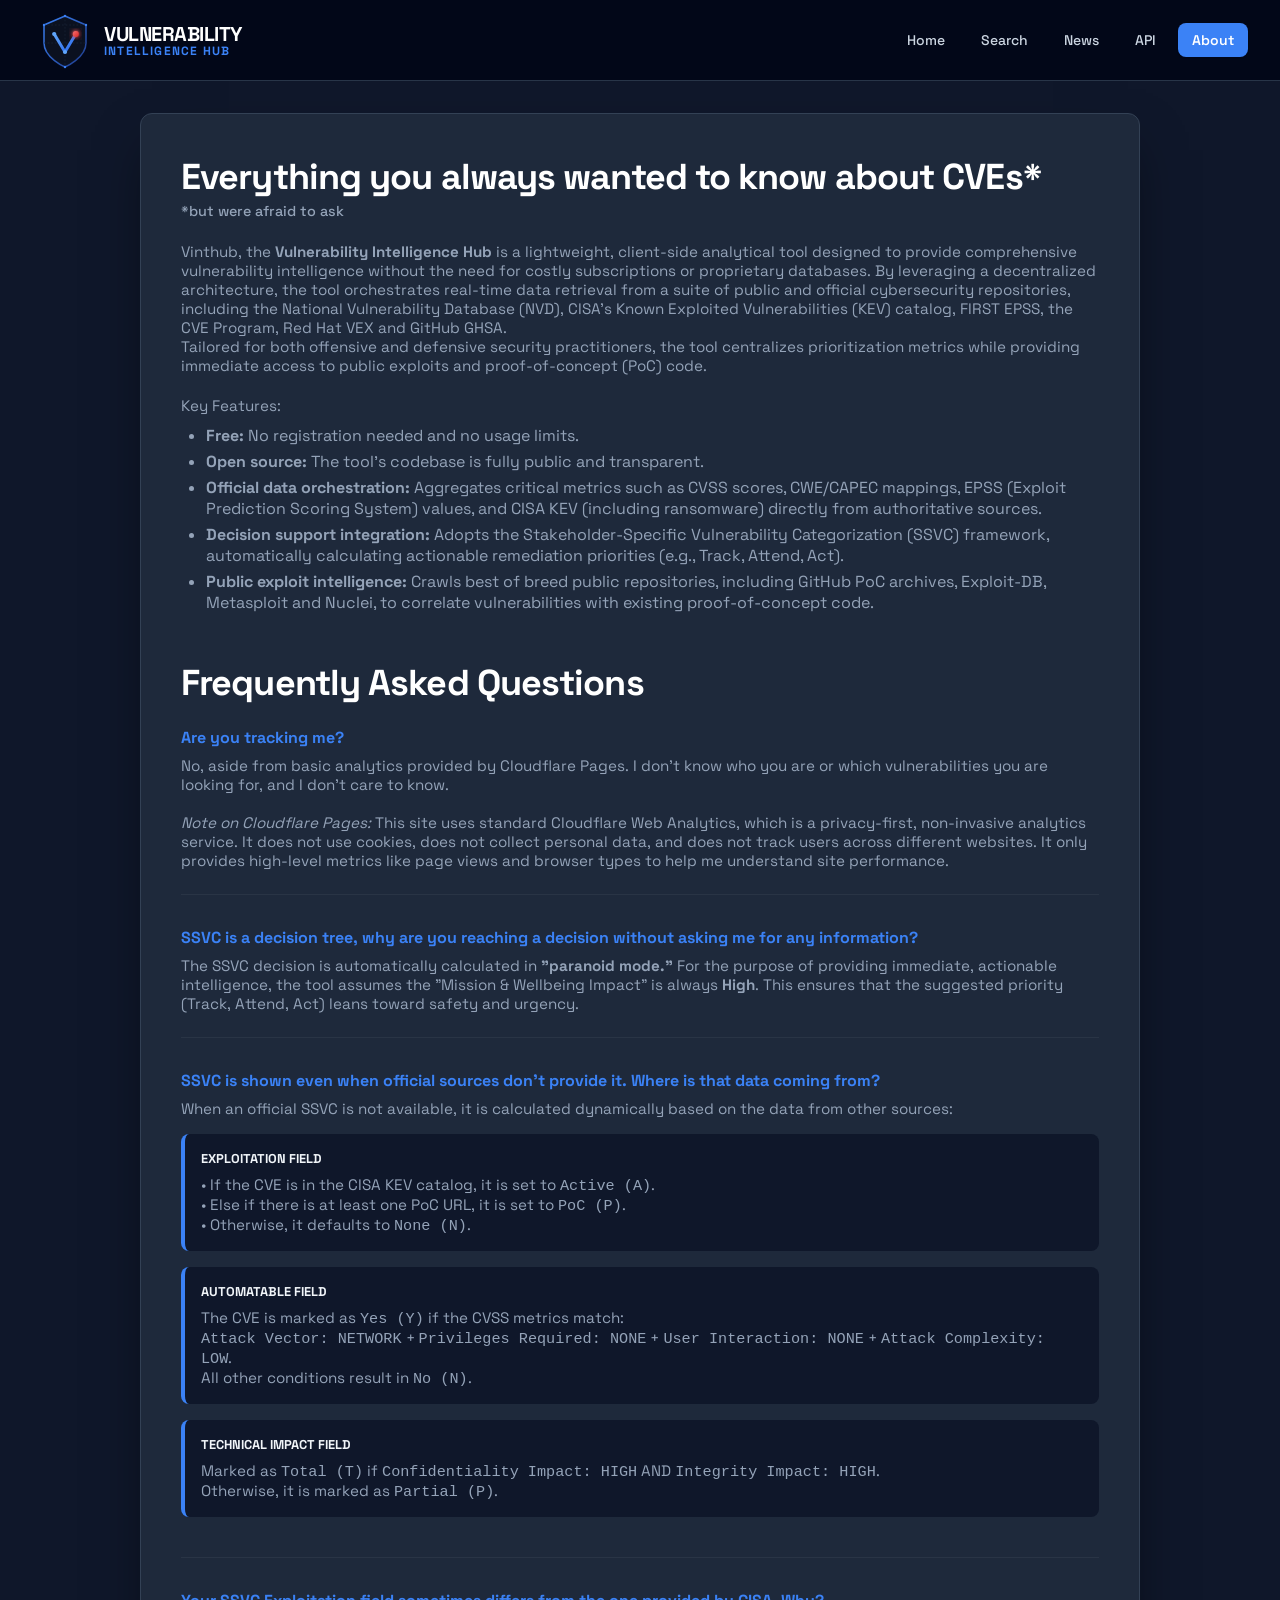
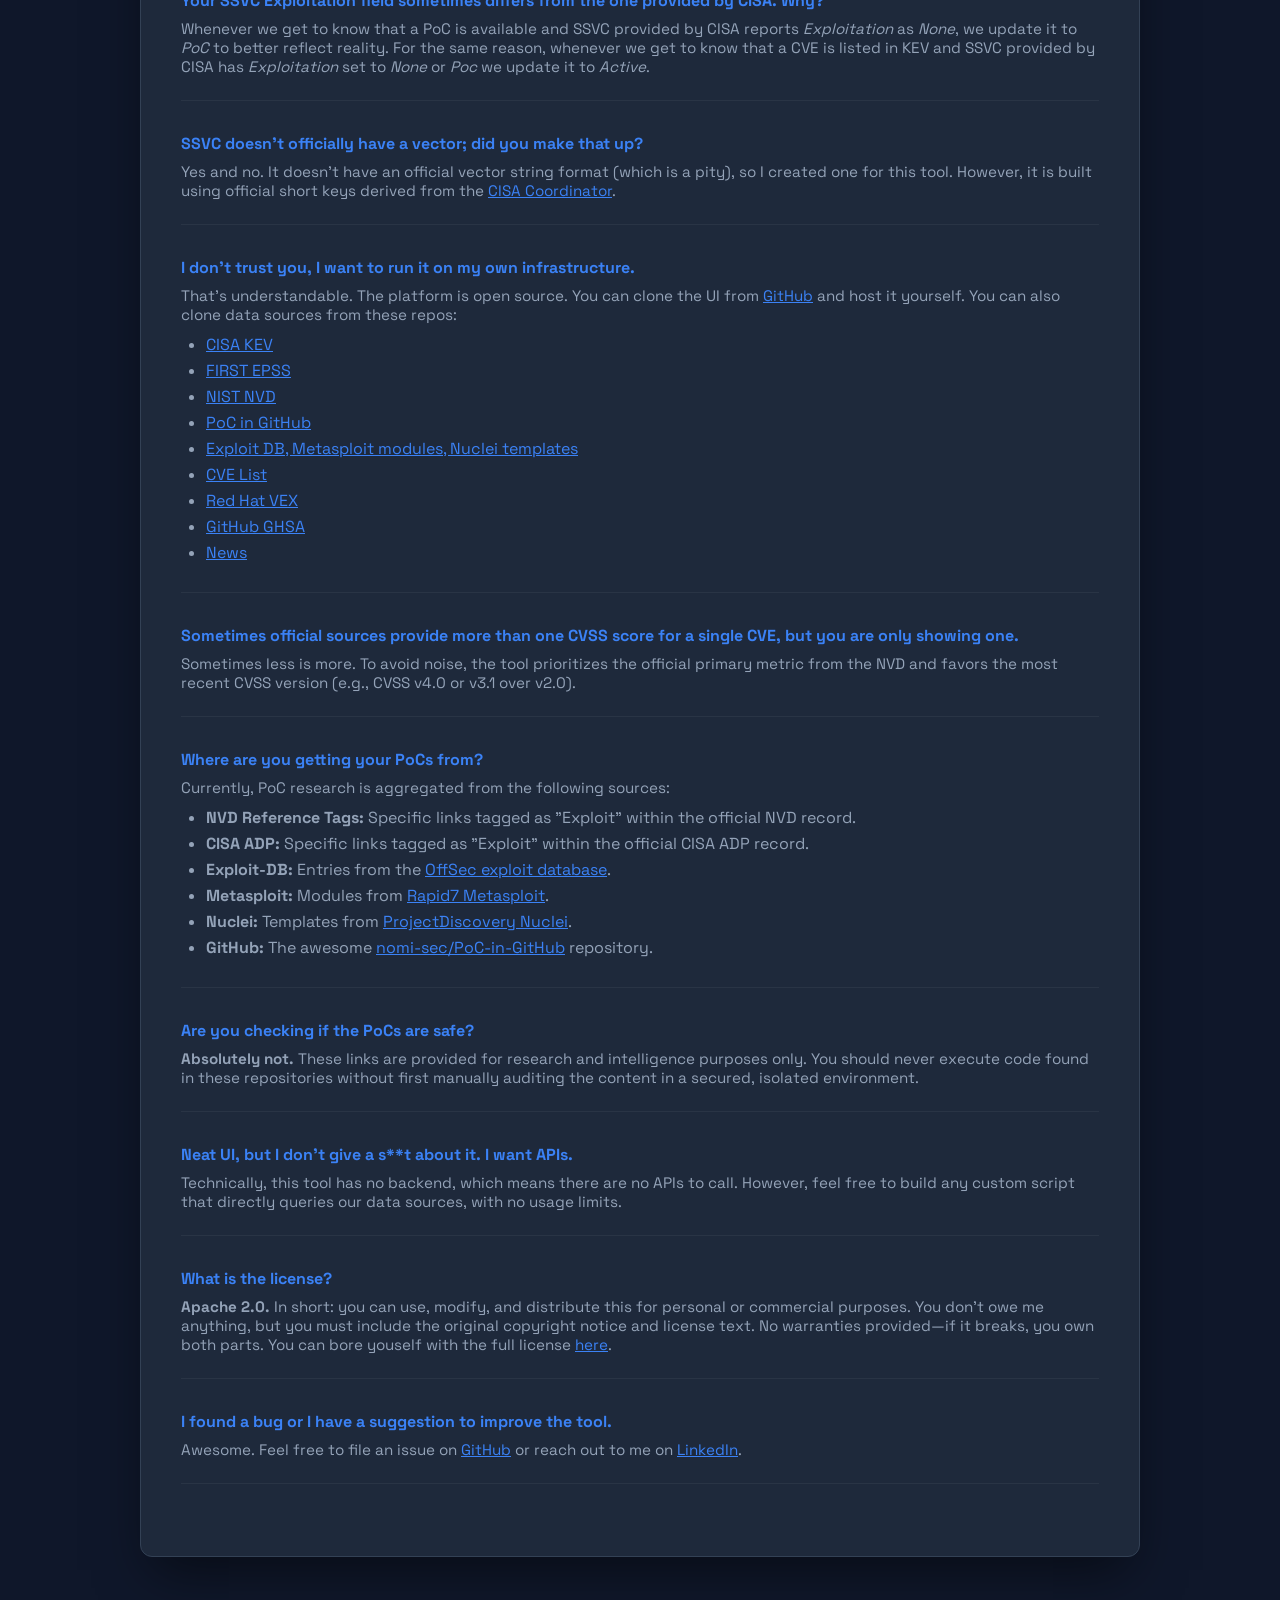
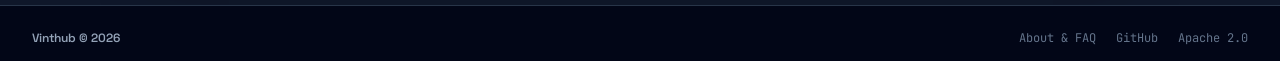
==== about.html @ 7b999d3b "Add files via upload" ====
<!DOCTYPE html>
<html lang="en">
<head>
    <meta charset="UTF-8">
    <meta name="viewport" content="width=device-width, initial-scale=1.0">
    <title>About - Vulnerability Intelligence Hub</title>
    
    <!-- Google Fonts -->
    <link rel="preconnect" href="https://fonts.googleapis.com">
    <link rel="preconnect" href="https://fonts.gstatic.com" crossorigin>
    <link href="https://fonts.googleapis.com/css2?family=Inter:wght@300;400;500;600;700&family=JetBrains+Mono:wght@400;500;600&family=Space+Grotesk:wght@400;500;600;700;800&display=swap" rel="stylesheet">
    
    <!-- External Stylesheet -->
    <link rel="stylesheet" href="style.css">
</head>
<body class="custom-scrollbar" data-page="about">

<main class="flex-grow">
    <div class="container">

        <section id="description">
            <h2 class="section-title">Everything you always wanted to know about CVEs* </h2><span class="subtitle"> *but were afraid to ask</span><br><br>
            <p class="faq-answer">
                Vinthub, the <strong>Vulnerability Intelligence Hub</strong> is a lightweight, client-side analytical tool designed to provide comprehensive vulnerability intelligence without the need for costly subscriptions or proprietary databases. By leveraging a decentralized architecture, the tool orchestrates real-time data retrieval from a suite of public and official cybersecurity repositories, including the National Vulnerability Database (NVD), CISA's Known Exploited Vulnerabilities (KEV) catalog, FIRST EPSS, the CVE Program, Red Hat VEX and GitHub GHSA.
            </p>
            <p class="faq-answer">
                Tailored for both offensive and defensive security practitioners, the tool centralizes prioritization metrics while providing immediate access to public exploits and proof-of-concept (PoC) code.
            </p><br>

            <p class="faq-answer">Key Features:</p>
            <ul class="faq-ul">
                <li class="faq-li"><strong>Free:</strong> No registration needed and no usage limits.</li>
                <li class="faq-li"><strong>Open source:</strong> The tool's codebase is fully public and transparent.</li>
                <li class="faq-li"><strong>Official data orchestration:</strong> Aggregates critical metrics such as CVSS scores, CWE/CAPEC mappings, EPSS (Exploit Prediction Scoring System) values, and CISA KEV (including ransomware) directly from authoritative sources.</li>
                <li class="faq-li"><strong>Decision support integration:</strong> Adopts the Stakeholder-Specific Vulnerability Categorization (SSVC) framework, automatically calculating actionable remediation priorities (e.g., Track, Attend, Act).</li>
                <li class="faq-li"><strong>Public exploit intelligence:</strong> Crawls best of breed public repositories, including GitHub PoC archives, Exploit-DB, Metasploit and Nuclei, to correlate vulnerabilities with existing proof-of-concept code.</li>
            </ul>
        </section>
        <br><br>

        <section id="faq">
            <h2 class="section-title">Frequently Asked Questions</h2><br>

            <div class="faq-item">
                <span class="faq-question">Are you tracking me?</span>
                <p class="faq-answer">
                    No, aside from basic analytics provided by Cloudflare Pages. I don't know who you are or which vulnerabilities you are looking for, and I don't care to know. 
                    <br><br>
                    <em>Note on Cloudflare Pages:</em> This site uses standard Cloudflare Web Analytics, which is a privacy-first, non-invasive analytics service. It does not use cookies, does not collect personal data, and does not track users across different websites. It only provides high-level metrics like page views and browser types to help me understand site performance.
                </p>
            </div>

            <div class="faq-item">
                <span class="faq-question">SSVC is a decision tree, why are you reaching a decision without asking me for any information?</span>
                <p class="faq-answer">
                    The SSVC decision is automatically calculated in <strong>"paranoid mode."</strong> For the purpose of providing immediate, actionable intelligence, the tool assumes the "Mission & Wellbeing Impact" is always <strong>High</strong>. This ensures that the suggested priority (Track, Attend, Act) leans toward safety and urgency.
                </p>
            </div>

            <div class="faq-item">
                <span class="faq-question">SSVC is shown even when official sources don't provide it. Where is that data coming from?</span>
                <p class="faq-answer">
                    When an official SSVC is not available, it is calculated dynamically based on the data from other sources:
                </p>
                
                <div class="logic-box">
                    <span class="logic-title">Exploitation Field</span>
                    <p class="faq-answer">
                        • If the CVE is in the CISA KEV catalog, it is set to <code>Active (A)</code>.<br>
                        • Else if there is at least one PoC URL, it is set to <code>PoC (P)</code>.<br>
                        • Otherwise, it defaults to <code>None (N)</code>.
                    </p>
                </div>

                <div class="logic-box">
                    <span class="logic-title">Automatable Field</span>
                    <p class="faq-answer">
                        The CVE is marked as <code>Yes (Y)</code> if the CVSS metrics match:<br>
                        <code>Attack Vector: NETWORK</code> + <code>Privileges Required: NONE</code> + <code>User Interaction: NONE</code> + <code>Attack Complexity: LOW</code>.<br>
                        All other conditions result in <code>No (N)</code>.
                    </p>
                </div>

                <div class="logic-box">
                    <span class="logic-title">Technical Impact Field</span>
                    <p class="faq-answer">
                        Marked as <code>Total (T)</code> if <code>Confidentiality Impact: HIGH</code> AND <code>Integrity Impact: HIGH</code>.<br>
                        Otherwise, it is marked as <code>Partial (P)</code>.
                    </p>
                </div>
            </div>

            <div class="faq-item">
                <span class="faq-question">Your SSVC Exploitation field sometimes differs from the one provided by CISA. Why?</span>
                <p class="faq-answer">
                    Whenever we get to know that a PoC is available and SSVC provided by CISA reports <i>Exploitation</i> as <i>None</i>, we update it to <i>PoC</i> to better reflect reality. For the same reason, whenever we get to know that a CVE is listed in KEV and SSVC provided by CISA has <i>Exploitation</i> set to <i>None</i> or <i>Poc</i> we update it to <i>Active</i>.
                </p>
            </div>

            <div class="faq-item">
                <span class="faq-question">SSVC doesn't officially have a vector; did you make that up?</span>
                <p class="faq-answer">
                    Yes and no. It doesn't have an official vector string format (which is a pity), so I created one for this tool. However, it is built using official short keys derived from the <a href="https://github.com/CERTCC/SSVC/blob/main/docs/ssvc-calc/CISA-Coordinator.json" target="_blank" style="color:var(--accent)">CISA Coordinator</a>.
                </p>
            </div>

            <div class="faq-item">
                <span class="faq-question">I don't trust you, I want to run it on my own infrastructure.</span>
                <p class="faq-answer">
                    That's understandable. The platform is open source. You can clone the UI from <a href="https://github.com/lucacapacci/Vulnerability-Intelligence-Hub/" target="_blank" style="color:var(--accent)">GitHub</a> and host it yourself. You can also clone data sources from these repos: 
                    <ul class="faq-ul">
                        <li class="faq-li"><a href="https://github.com/lucacapacci/cisa_kev" target="_blank" style="color:var(--accent)">CISA KEV</a></li>
                        <li class="faq-li"><a href="https://github.com/lucacapacci/epss" target="_blank" style="color:var(--accent)">FIRST EPSS</a></li>
                        <li class="faq-li"><a href="https://github.com/lucacapacci/nvd" target="_blank" style="color:var(--accent)">NIST NVD</a></li>
                        <li class="faq-li"><a href="https://github.com/lucacapacci/PoC-in-GitHub" target="_blank" style="color:var(--accent)">PoC in GitHub</a></li>
                        <li class="faq-li"><a href="https://github.com/lucacapacci/pocs" target="_blank" style="color:var(--accent)">Exploit DB, Metasploit modules, Nuclei templates</a></li>
                        <li class="faq-li"><a href="https://github.com/lucacapacci/cvelistV5" target="_blank" style="color:var(--accent)">CVE List</a></li>
                        <li class="faq-li"><a href="https://github.com/lucacapacci/redhat_vex_feed" target="_blank" style="color:var(--accent)">Red Hat VEX</a></li>
                        <li class="faq-li"><a href="https://github.com/lucacapacci/ghsa_cve" target="_blank" style="color:var(--accent)">GitHub GHSA</a></li>
                        <li class="faq-li"><a href="https://github.com/lucacapacci/cve_news" target="_blank" style="color:var(--accent)">News</a></li>
                    </ul>
                </p>
            </div>

            <div class="faq-item">
                <span class="faq-question">Sometimes official sources provide more than one CVSS score for a single CVE, but you are only showing one.</span>
                <p class="faq-answer">
                    Sometimes less is more. To avoid noise, the tool prioritizes the official primary metric from the NVD and favors the most recent CVSS version (e.g., CVSS v4.0 or v3.1 over v2.0).
                </p>
            </div>

            <div class="faq-item">
                <span class="faq-question">Where are you getting your PoCs from?</span>
                <p class="faq-answer">
                    Currently, PoC research is aggregated from the following sources:
                    <ul class="faq-ul">
                    <li class="faq-li"><strong>NVD Reference Tags:</strong> Specific links tagged as "Exploit" within the official NVD record.</li>
                    <li class="faq-li"><strong>CISA ADP:</strong> Specific links tagged as "Exploit" within the official CISA ADP record.</li>
                    <li class="faq-li"><strong>Exploit-DB:</strong> Entries from the <a href="https://www.exploit-db.com/" target="_blank" style="color:var(--accent)">OffSec exploit database</a>.</li>
                    <li class="faq-li"><strong>Metasploit:</strong> Modules from <a href="https://docs.metasploit.com/docs/modules.html" target="_blank" style="color:var(--accent)">Rapid7 Metasploit</a>.</li>
                    <li class="faq-li"><strong>Nuclei:</strong> Templates from <a href="https://github.com/projectdiscovery/nuclei-templates" target="_blank" style="color:var(--accent)">ProjectDiscovery Nuclei</a>.</li>
                    <li class="faq-li"><strong>GitHub:</strong> The awesome <a href="https://github.com/nomi-sec/PoC-in-GitHub" target="_blank" style="color:var(--accent)">nomi-sec/PoC-in-GitHub</a> repository.</li>
                </ul>
                </p>
            </div>

            <div class="faq-item">
                <span class="faq-question">Are you checking if the PoCs are safe?</span>
                <p class="faq-answer">
                    <strong>Absolutely not.</strong> These links are provided for research and intelligence purposes only. You should never execute code found in these repositories without first manually auditing the content in a secured, isolated environment.
                </p>
            </div>

            <div class="faq-item">
                <span class="faq-question">Neat UI, but I don't give a s**t about it. I want APIs.</span>
                <p class="faq-answer">
                     Technically, this tool has no backend, which means there are no APIs to call. However, feel free to build any custom script that directly queries our data sources, with no usage limits.
                </p>
            </div>

            <div class="faq-item">
                <span class="faq-question">What is the license?</span>
                <p class="faq-answer">
                    <strong>Apache 2.0.</strong> In short: you can use, modify, and distribute this for personal or commercial purposes. You don't owe me anything, but you must include the original copyright notice and license text. No warranties provided—if it breaks, you own both parts. You can bore youself with the full license <a href="https://github.com/lucacapacci/Vulnerability-Intelligence-Hub/blob/main/LICENSE" target="_blank" style="color:var(--accent)">here</a>.
                </p>
            </div>

            <div class="faq-item">
                <span class="faq-question">I found a bug or I have a suggestion to improve the tool.</span>
                <p class="faq-answer">
                    Awesome. Feel free to file an issue on <a href="https://github.com/lucacapacci/Vulnerability-Intelligence-Hub/issues" target="_blank" style="color:var(--accent)">GitHub</a> or reach out to me on <a href="https://www.linkedin.com/in/lucacapacci/" target="_blank" style="color:var(--accent)">LinkedIn</a>.
                </p>
            </div>

        </section>
    </div>
</main>

<!-- DYNAMIC FOOTER CONTAINER -->
<div id="footer-container"></div>

<!-- External Script -->
<script src="script.js"></script>
</body>
</html>
---- style.css ----
:root {
    --brand-main: #0f172a;
    --brand-header: #020617;
    --brand-card: #1e293b;
    --brand-card-hover: #24334a;
    --brand-input: #334155;
    --brand-border: #334155;
    --brand-accent: #3b82f6;
    --brand-accent-hover: #2563eb;
    --brand-purple: #8b5cf6;
    --brand-green: #10b981;
    --brand-green-dark: #059669;
    --brand-critical: #450a0a;
    --brand-high: #dc2626;
    --brand-medium: #f97316;
    --brand-low: #eab308;
    --brand-none: #38bdf8;
    
    --accent: var(--brand-accent);
    --text-muted: #94a3b8;
}

* {
    box-sizing: border-box;
    margin: 0;
    padding: 0;
}

body {
    background-color: var(--brand-main);
    color: #f1f5f9;
    font-family: 'Space Grotesk', system-ui, -apple-system, sans-serif;
    min-height: 100vh;
    display: flex;
    flex-direction: column;
    -webkit-font-smoothing: antialiased;
}

::selection {
    background-color: var(--brand-accent);
    color: #ffffff;
}

/* Scrollbar */
.custom-scrollbar::-webkit-scrollbar {
    width: 6px;
    height: 6px;
}
.custom-scrollbar::-webkit-scrollbar-track {
    background: var(--brand-main);
}
.custom-scrollbar::-webkit-scrollbar-thumb {
    background: var(--brand-border);
    border-radius: 4px;
}
.custom-scrollbar::-webkit-scrollbar-thumb:hover {
    background: #475569;
}

/* Glow effects */
.glow-accent {
    box-shadow: 0 0 25px -5px rgba(59, 130, 246, 0.25);
}
.glow-critical {
    box-shadow: 0 0 25px -5px rgba(220, 38, 38, 0.35);
}

/* Header */
header {
    position: sticky;
    top: 0;
    z-index: 50;
    background-color: rgba(2, 6, 23, 0.9);
    border-bottom: 1px solid rgba(51, 65, 85, 0.8);
    backdrop-filter: blur(12px);
}
.header-inner {
    max-width: 80rem;
    margin: 0 auto;
    padding: 0 1rem;
    height: 5rem;
    display: flex;
    align-items: center;
    justify-content: space-between;
}
@media (min-width: 640px) {
    .header-inner { padding: 0 1.5rem; }
}
@media (min-width: 1024px) {
    .header-inner { padding: 0 2rem; }
}

.brand-logo {
    display: flex;
    align-items: center;
    gap: 0.75rem;
    text-decoration: none;
    outline: none;
    transition: transform 0.2s ease, filter 0.2s ease;
}
.brand-logo:hover {
    transform: translateY(-1px);
    filter: brightness(1.15);
}
.brand-logo img {
    height: 60px;
    width: auto;
}
.brand-title-group {
    display: flex;
    flex-direction: column;
}
.brand-title {
    font-weight: 800;
    font-size: 1rem;
    letter-spacing: -0.025em;
    color: #ffffff;
    transition: color 0.2s;
}
@media (min-width: 640px) {
    .brand-title { font-size: 1.25rem; }
}
.brand-subtitle {
    font-size: 0.75rem;
    letter-spacing: 0.1em;
    color: var(--brand-accent);
    text-transform: uppercase;
    font-weight: 700;
    margin-top: -0.25rem;
}

nav.main-nav {
    display: flex;
    align-items: center;
    gap: 0.5rem;
}
.nav-link {
    padding: 0.5rem 0.875rem;
    border-radius: 0.5rem;
    font-size: 0.875rem;
    font-weight: 500;
    color: #cbd5e1;
    text-decoration: none;
    transition: all 0.2s;
}
.nav-link:hover {
    color: #ffffff;
    background-color: rgba(51, 65, 85, 0.6);
}
.nav-link.active-nav {
    background-color: var(--brand-accent);
    color: #ffffff;
    font-weight: 600;
    box-shadow: 0 1px 2px 0 rgba(0, 0, 0, 0.05);
}

.tag-new {
    display: inline-flex;
    align-items: center;
    padding: 0.125rem 0.375rem;
    border-radius: 0.25rem;
    font-size: 10px;
    font-weight: 700;
    background-color: rgba(16, 185, 129, 0.2);
    color: #34d399;
    border: 1px solid rgba(16, 185, 129, 0.3);
    margin-left: 0.375rem;
}

/* Main Sections */
main { flex-grow: 1; }

.hero-section {
    position: relative;
    padding-top: 3rem;
    padding-bottom: 4rem;
    padding-left: 1rem;
    padding-right: 1rem;
    max-width: 80rem;
    margin: 0 auto;
}
@media (min-width: 640px) {
    .hero-section { padding-left: 1.5rem; padding-right: 1.5rem; }
}
@media (min-width: 1024px) {
    .hero-section { padding-left: 2rem; padding-right: 2rem; }
}

.hero-glow {
    position: absolute;
    top: 25%;
    left: 50%;
    transform: translate(-50%, -50%);
    width: 24rem;
    height: 24rem;
    background-color: rgba(37, 99, 235, 0.1);
    border-radius: 9999px;
    filter: blur(48px);
    pointer-events: none;
}

.hero-content {
    text-align: center;
    max-width: 56rem;
    margin: 0 auto;
}
.hero-content > * + * {
    margin-top: 1.5rem;
}

h1 {
    font-size: 1.875rem;
    font-weight: 800;
    letter-spacing: -0.025em;
    color: #ffffff;
    line-height: 1.25;
}
@media (min-width: 640px) {
    h1 { font-size: 3rem; }
}
@media (min-width: 1024px) {
    h1 { font-size: 3.75rem; }
}

.gradient-text {
    background: linear-gradient(to right, #60a5fa, #818cf8, #c084fc);
    -webkit-background-clip: text;
    -webkit-text-fill-color: transparent;
}

.hero-subtitle {
    font-size: 1rem;
    color: #cbd5e1;
    line-height: 1.625;
    max-width: 48rem;
    margin: 0 auto;
}
@media (min-width: 640px) {
    .hero-subtitle { font-size: 1.125rem; }
}

/* Home Search Box Styles */
.search-section-wrap {
    padding-top: 1rem;
    max-width: 48rem;
    margin: 0 auto;
    text-align: left;
}
.search-card {
    background-color: var(--brand-card);
    padding: 0.75rem;
    border-radius: 1rem;
    border: 1px solid rgba(51, 65, 85, 0.9);
    box-shadow: 0 25px 50px -12px rgba(0, 0, 0, 0.25);
}
@media (min-width: 640px) {
    .search-card { padding: 1rem; }
}
.search-card > * + * {
    margin-top: 0.75rem;
}

.search-label {
    display: block;
    font-size: 0.75rem;
    font-family: 'JetBrains Mono', monospace;
    font-weight: 600;
    text-transform: uppercase;
    letter-spacing: 0.05em;
    color: #94a3b8;
    padding: 0 0.25rem;
}

.search-flex {
    display: flex;
    flex-direction: column;
    gap: 0.5rem;
    align-items: stretch;
}
@media (min-width: 640px) {
    .search-flex { 
        flex-direction: row; 
        align-items: center; 
    }
}

.input-wrapper {
    position: relative;
    flex-grow: 1;
}
.cve-input {
    width: 100%;
    background-color: rgba(15, 23, 42, 0.9);
    border: 1px solid rgba(51, 65, 85, 0.8);
    border-radius: 0.75rem;
    padding: 0.75rem 2.75rem 0.75rem 1rem;
    font-size: 0.875rem;
    color: #ffffff;
    font-family: 'JetBrains Mono', monospace;
    outline: none;
    transition: all 0.2s;
}
.cve-input::placeholder {
    color: #64748b;
}
.cve-input:focus {
    box-shadow: 0 0 0 2px var(--brand-accent);
    border-color: transparent;
}

.clear-btn {
    position: absolute;
    right: 0.75rem;
    top: 50%;
    transform: translateY(-50%);
    background: none;
    border: none;
    color: #64748b;
    cursor: pointer;
    font-size: 0.75rem;
    padding: 0.25rem;
    z-index: 10;
}
.clear-btn:hover {
    color: #cbd5e1;
}

.run-btn {
    padding: 0.75rem 1.5rem;
    border-radius: 0.75rem;
    background-color: var(--brand-accent);
    color: #ffffff;
    font-weight: 600;
    font-size: 0.875rem;
    border: none;
    cursor: pointer;
    box-shadow: 0 10px 15px -3px rgba(59, 130, 246, 0.25);
    display: flex;
    align-items: center;
    justify-content: center;
    gap: 0.5rem;
    transition: all 0.2s;
    flex-shrink: 0;
}
.run-btn:hover {
    background-color: var(--brand-accent-hover);
}
.run-btn:active {
    transform: scale(0.95);
}
.run-btn svg {
    width: 1rem;
    height: 1rem;
}

.container { 
    max-width: 1000px; 
    margin: 2rem auto; 
    background: var(--brand-card); 
    padding: 2.5rem; 
    border-radius: 12px; 
    box-shadow: 0 25px 50px -12px rgba(0,0,0,0.5); 
    margin-bottom: 3rem;
    border: 1px solid var(--brand-border);
}

.search-container { 
    max-width: 98%; 
    margin: 2rem auto; 
    background: var(--brand-card); 
    padding: 1.5rem; 
    border-radius: 1rem; 
    box-shadow: 0 25px 50px -12px rgba(0,0,0,0.5); 
    border: 1px solid var(--brand-border);
    overflow-x: hidden; 
}

.container textarea { 
    width: 100%; 
    height: 90px; 
    padding: 1rem; 
    background: var(--brand-input);
    border: 1px solid var(--brand-border);
    border-radius: 0.75rem; 
    font-family: 'JetBrains Mono', monospace; 
    color: #ffffff;
    box-sizing: border-box; 
    margin-bottom: 1.5rem; 
    transition: border-color 0.2s; 
    font-size: 0.875rem; 
}
.container textarea:focus { outline: none; border-color: var(--brand-accent); }

.toolbar { 
    display: flex; 
    gap: 12px; 
    margin-bottom: 1.5rem; 
    align-items: center; 
    flex-wrap: wrap; 
    background: var(--brand-main); 
    padding: 1rem; 
    border-radius: 0.75rem; 
    border: 1px solid var(--brand-border);
}

.filter-box { 
    padding: 0.6rem 1rem; 
    background: var(--brand-input);
    border: 1px solid var(--brand-border);
    border-radius: 0.5rem; 
    flex-grow: 1; 
    font-size: 0.875rem; 
    color: white;
}
.filter-box:focus { outline: none; border-color: var(--brand-accent); }

.toolbar button { 
    padding: 0.7rem 1.4rem; 
    border-radius: 0.5rem; 
    border: none; 
    font-weight: 700; 
    cursor: pointer; 
    transition: all 0.2s; 
    font-size: 0.85rem; 
    text-transform: uppercase; 
    letter-spacing: 0.025em; 
    font-family: 'Space Grotesk', system-ui, sans-serif;
}
.btn-primary { background: var(--brand-accent); color: white; }
.btn-export { background: var(--brand-green-dark); color: white; }
.btn-link { background: var(--brand-purple); color: white; }
.toolbar button:hover { filter: brightness(1.2); transform: translateY(-1px); }

.btn-action { 
    font-size: 10px; 
    padding: 5px 8px; 
    text-decoration: none; 
    display: inline-block; 
    border-radius: 4px; 
    font-weight: 700; 
    margin-right: 4px; 
    margin-bottom: 4px; 
    transition: all 0.2s; 
    border: 1px solid rgba(255,255,255,0.1);
    white-space: nowrap; 
    color: white;
}
.btn-nvd { background: #475569; color: white; }
.btn-cve { background: #312e81; color: #c7d2fe; }
.btn-kev-link { background: #7f1d1d; color: #fecaca; }
.btn-action:hover { transform: translateY(-2px); box-shadow: 0 4px 6px rgba(0,0,0,0.3); }

.no-break { word-break: normal; overflow-wrap: normal; hyphens: none; }

table { 
    width: 100%; 
    border-collapse: collapse; 
    table-layout: fixed; 
}
th { 
    background: var(--brand-main); 
    text-align: left; 
    padding: 12px 10px; 
    font-size: 0.7rem; 
    cursor: pointer; 
    border-bottom: 2px solid var(--brand-border); 
    user-select: none; 
    color: #94a3b8; 
    text-transform: uppercase; 
    letter-spacing: 0.05em; 
}
th:hover { color: var(--brand-accent); }
td { 
    padding: 12px 10px; 
    font-size: 0.8rem; 
    border-bottom: 1px solid var(--brand-border); 
    vertical-align: top; 
    color: #f1f5f9;
    word-break: break-all;
    white-space: normal;
    overflow-wrap: break-word;
}
tr:hover { background-color: var(--brand-card); }

.badge { padding: 4px 8px; border-radius: 4px; font-weight: 800; font-size: 0.65rem; color: #fff; text-transform: uppercase; display: inline-block; white-space: nowrap; }
.sev-CRITICAL { background: var(--brand-critical); color: #FFF; }
.sev-HIGH { background: var(--brand-high); color: #FFF; }
.sev-MEDIUM { background: var(--brand-medium); color: #FFF; }
.sev-LOW { background: var(--brand-low); }
.sev-N\/A, .sev-UNKNOWN, .sev-UNDEFINED { background: var(--brand-none); }

.ssvc-T { background: var(--brand-low);}
.ssvc-R { background: var(--brand-medium); }
.ssvc-A { background: var(--brand-high); }
.ssvc-C { background: var(--brand-critical); }

.kev-warning { color: #fecaca; font-weight: 800; background: #7f1d1d; padding: 2px 6px; border-radius: 4px; border: 1px solid #991b1b; font-size: 10px; white-space: nowrap; display: block; margin-bottom: 4px; width: fit-content; }
.ransom-badge { color: #fff; font-weight: 800; background: #450a0a; padding: 2px 6px; border-radius: 4px; border: 1px solid #7f1d1d; font-size: 9px; white-space: nowrap; display: block; width: fit-content; letter-spacing: 0.05em; }

.poc-btn { 
    display: inline-flex; 
    align-items: center; 
    justify-content: center; 
    background: #4c0519; 
    color: #fda4af; 
    border: 1px solid #881337; 
    padding: 3px 6px; 
    border-radius: 4px; 
    text-decoration: none; 
    font-size: 10px; 
    font-weight: 700; 
    margin: 0 2px 2px 0; 
    white-space: nowrap;
}
.poc-btn:hover { background: #881337; color: white; }

.vector-cell { font-family: 'JetBrains Mono', monospace; font-size: 9px; color: #94a3b8; line-height: 1.3; }

.cwe-link, .capec-link { 
    font-family: 'JetBrains Mono', monospace; 
    font-size: 0.75rem; 
    color: #a5b4fc; 
    text-decoration: none; 
    font-weight: 600;
}
.cwe-link:hover, .capec-link:hover { text-decoration: underline; color: var(--brand-accent); }

/* Modal Styles */
.modal {
    display: none; 
    position: fixed; 
    z-index: 2000; 
    left: 0; top: 0; width: 100%; height: 100%; 
    background-color: rgba(0,0,0,0.8);
    backdrop-filter: blur(4px);
}
.modal-content {
    background-color: var(--brand-card);
    margin: 10% auto;
    padding: 20px;
    border: 1px solid var(--brand-border);
    width: 50%;
    border-radius: 1rem;
    box-shadow: 0 25px 50px -12px rgba(0,0,0,0.5);
}
.modal-header {
    display: flex;
    justify-content: space-between;
    align-items: center;
    border-bottom: 1px solid var(--brand-border);
    padding-bottom: 10px;
    margin-bottom: 20px;
}
.modal-header h2 { margin: 0; font-size: 1.2rem; color: var(--brand-accent); }
.close-modal { color: #94a3b8; font-size: 28px; font-weight: bold; cursor: pointer; }
.close-modal:hover { color: white; }
.modal-body { display: flex; flex-wrap: wrap; gap: 8px; max-height: 60vh; overflow-y: auto; }

.products-cell { position: relative; }
.products-text.truncated {
    display: -webkit-box;
    -webkit-line-clamp: 5;
    -webkit-box-orient: vertical;
    overflow: hidden;
}
.toggle-products {
    color: var(--brand-accent);
    cursor: pointer;
    font-size: 0.7rem;
    font-weight: 700;
    text-transform: uppercase;
    display: block;
    margin-top: 4px;
}
.toggle-products:hover { text-decoration: underline; }

/* Sections & Grids */
.features-section {
    padding: 4rem 0;
    background-color: rgba(15, 23, 42, 0.6);
    border-top: 1px solid rgba(51, 65, 85, 0.8);
    border-bottom: 1px solid rgba(51, 65, 85, 0.8);
}
.section-container {
    max-width: 80rem;
    margin: 0 auto;
    padding: 0 1rem;
}
@media (min-width: 640px) {
    .section-container { padding: 0 1.5rem; }
}
@media (min-width: 1024px) {
    .section-container { padding: 0 2rem; }
}
.section-container > * + * {
    margin-top: 3rem;
}

.section-header-center {
    text-align: center;
    max-width: 48rem;
    margin: 0 auto;
}
.section-header-center > * + * {
    margin-top: 0.75rem;
}

.pill-badge {
    display: inline-flex;
    align-items: center;
    gap: 0.5rem;
    padding: 0.25rem 0.75rem;
    border-radius: 9999px;
    font-size: 0.75rem;
    font-family: 'JetBrains Mono', monospace;
    font-weight: 600;
    margin: 0 auto;
}
.pill-blue {
    background-color: rgba(59, 130, 246, 0.1);
    border: 1px solid rgba(59, 130, 246, 0.3);
    color: #60a5fa;
}
.pill-red {
    background-color: rgba(239, 68, 68, 0.1);
    border: 1px solid rgba(239, 68, 68, 0.3);
    color: #f87171;
}
.pill-emerald {
    background-color: rgba(16, 185, 129, 0.1);
    border: 1px solid rgba(16, 185, 129, 0.3);
    color: #34d399;
}

h2.section-title {
    font-size: 1.5rem;
    font-weight: 800;
    color: #ffffff;
    letter-spacing: -0.025em;
}
@media (min-width: 640px) {
    h2.section-title { font-size: 2.25rem; }
}

.section-desc {
    font-size: 0.875rem;
    color: #94a3b8;
    line-height: 1.625;
}
@media (min-width: 640px) {
    .section-desc { font-size: 1rem; }
}

.grid-4 {
    display: grid;
    grid-template-columns: 1fr;
    gap: 1.5rem;
}
@media (min-width: 768px) {
    .grid-4 { grid-template-columns: repeat(2, 1fr); }
}
@media (min-width: 1024px) {
    .grid-4 { grid-template-columns: repeat(4, 1fr); }
}

.grid-3 {
    display: grid;
    grid-template-columns: 1fr;
    gap: 1.5rem;
}
@media (min-width: 768px) {
    .grid-3 { grid-template-columns: repeat(3, 1fr); }
}

.card {
    background-color: var(--brand-card);
    padding: 1.5rem;
    border-radius: 1rem;
    border: 1px solid var(--brand-border);
    box-shadow: 0 4px 6px -1px rgba(0, 0, 0, 0.1);
    transition: border-color 0.2s;
}
.card:hover {
    border-color: #475569;
}
.card > * + * {
    margin-top: 0.75rem;
}

.card-icon {
    width: 3rem;
    height: 3rem;
    border-radius: 0.75rem;
    display: flex;
    align-items: center;
    justify-content: center;
}
.card-icon svg {
    width: 1.5rem;
    height: 1.5rem;
}
.icon-purple { background-color: rgba(139, 92, 246, 0.1); border: 1px solid rgba(139, 92, 246, 0.3); color: #a78bfa; }
.icon-red { background-color: rgba(239, 68, 68, 0.1); border: 1px solid rgba(239, 68, 68, 0.3); color: #f87171; }
.icon-emerald { background-color: rgba(16, 185, 129, 0.1); border: 1px solid rgba(16, 185, 129, 0.3); color: #34d399; }
.icon-cyan { background-color: rgba(6, 182, 212, 0.1); border: 1px solid rgba(6, 182, 212, 0.3); color: #22d3ee; }
.icon-orange { background-color: rgba(249, 115, 22, 0.1); border: 1px solid rgba(249, 115, 22, 0.3); color: #fb923c; }

.card h3 {
    font-size: 1.125rem;
    font-weight: 700;
    color: #ffffff;
}
.card p {
    font-size: 0.75rem;
    color: #94a3b8;
    line-height: 1.625;
}
@media (min-width: 640px) {
    .card p { font-size: 0.875rem; }
}

/* Red Team Section */
.exploits-section {
    position: relative;
    padding: 5rem 0;
    overflow: hidden;
    border-bottom: 1px solid rgba(51, 65, 85, 0.8);
}
.red-glow {
    position: absolute;
    top: 50%;
    left: 50%;
    transform: translate(-50%, -50%);
    width: 32rem;
    height: 32rem;
    background-color: rgba(220, 38, 38, 0.1);
    border-radius: 9999px;
    filter: blur(48px);
    pointer-events: none;
}

/* API Section */
.api-section {
    padding: 4rem 1rem;
    max-width: 80rem;
    margin: 0 auto;
}
@media (min-width: 640px) {
    .api-section { padding-left: 1.5rem; padding-right: 1.5rem; }
}
@media (min-width: 1024px) {
    .api-section { padding-left: 2rem; padding-right: 2rem; }
}
.api-flex {
    display: flex;
    flex-direction: column;
    gap: 2rem;
    align-items: flex-start;
}
@media (min-width: 1024px) {
    .api-flex {
        flex-direction: row;
        align-items: flex-start;
        justify-content: space-between;
    }
}

.api-left {
    flex: 1;
}
.api-left > * + * {
    margin-top: 1.25rem;
}
.api-left ul {
    list-style: none;
    display: flex;
    flex-direction: column;
    gap: 0.75rem;
    font-size: 0.875rem;
    color: #cbd5e1;
}
.api-left li {
    display: flex;
    align-items: center;
    gap: 0.625rem;
}
.check-circle {
    width: 1.25rem;
    height: 1.25rem;
    border-radius: 9999px;
    background-color: rgba(59, 130, 246, 0.2);
    color: #60a5fa;
    display: flex;
    align-items: center;
    justify-content: center;
    font-size: 0.75rem;
    font-weight: 700;
    flex-shrink: 0;
}

.api-right {
    flex: 1;
    width: 100%;
    background-color: var(--brand-card);
    border-radius: 1rem;
    border: 1px solid var(--brand-border);
    overflow: hidden;
    box-shadow: 0 25px 50px -12px rgba(0, 0, 0, 0.25);
}

.code-header {
    background-color: #0f172a;
    padding: 0.75rem 1rem;
    border-bottom: 1px solid #1e293b;
    display: flex;
    align-items: center;
    justify-content: space-between;
}
.code-tabs {
    display: flex;
    align-items: center;
    gap: 0.5rem;
    font-family: 'JetBrains Mono', monospace;
    font-size: 0.75rem;
}
.tab-btn {
    padding: 0.375rem 0.75rem;
    border-radius: 0.375rem;
    background: transparent;
    border: none;
    color: #94a3b8;
    cursor: pointer;
    transition: color 0.2s;
}
.tab-btn:hover {
    color: #ffffff;
}
.tab-btn.active {
    border-bottom: 2px solid var(--brand-accent);
    color: #60a5fa;
    background-color: rgba(59, 130, 246, 0.1);
}

.faq-ul {
    color: var(--text-muted);
    margin-left: 25px;
    margin-top: 10px;
}

.faq-li {
    margin-bottom: 5px;
}

.copy-btn {
    font-size: 0.75rem;
    color: #94a3b8;
    background: none;
    border: none;
    cursor: pointer;
    display: flex;
    align-items: center;
    gap: 0.25rem;
    font-family: 'JetBrains Mono', monospace;
    transition: color 0.2s;
}
.copy-btn:hover {
    color: #ffffff;
}
.copy-btn svg {
    width: 0.875rem;
    height: 0.875rem;
}

.code-body {
    padding: 1rem;
    background-color: #020617;
    font-family: 'JetBrains Mono', monospace;
    font-size: 0.75rem;
    overflow-x: auto;
    color: #e2e8f0;
}
.code-body pre {
    white-space: pre;
}
.code-body pre > * + * {
    margin-top: 0.25rem;
}

.json-sample {
    border-top: 1px solid #1e293b;
    background-color: rgba(15, 23, 42, 0.9);
    padding: 1rem;
    font-family: 'JetBrains Mono', monospace;
    font-size: 11px;
}
.json-sample-title {
    color: #94a3b8;
    font-weight: 700;
    margin-bottom: 0.25rem;
}
.json-sample-content {
    color: #cbd5e1;
    max-height: 8rem;
    overflow-y: auto;
    white-space: pre;
}

/* Snippet syntax colors */
.c-purple { color: #c084fc; }
.c-emerald { color: #34d399; }
.c-amber { color: #fde047; }
.c-blue { color: #60a5fa; }

/* Toast Component */
.toast {
    position: fixed;
    bottom: 1.25rem;
    right: 1.25rem;
    z-index: 50;
    background-color: #1e293b;
    color: #ffffff;
    font-family: 'JetBrains Mono', monospace;
    font-size: 0.75rem;
    padding: 0.75rem 1rem;
    border-radius: 0.75rem;
    border: 1px solid #334155;
    box-shadow: 0 25px 50px -12px rgba(0, 0, 0, 0.25);
    transition: all 0.3s ease;
    transform: translateY(0.5rem);
    opacity: 1;
}

/* Footer */
footer {
    background-color: #020617;
    border-top: 1px solid rgba(51, 65, 85, 0.8);
    padding: 1.5rem 0;
    color: #64748b;
    font-size: 0.75rem;
}
.footer-inner {
    max-width: 80rem;
    margin: 0 auto;
    padding: 0 1rem;
    display: flex;
    flex-direction: column;
    align-items: center;
    justify-content: space-between;
    gap: 0.75rem;
}
@media (min-width: 640px) {
    .footer-inner {
        flex-direction: row;
        padding: 0 1.5rem;
    }
}
@media (min-width: 1024px) {
    .footer-inner { padding: 0 2rem; }
}
.footer-brand {
    font-weight: 600;
    color: #94a3b8;
}
.footer-nav {
    display: flex;
    align-items: center;
    gap: 1.25rem;
    font-family: 'JetBrains Mono', monospace;
}
.footer-nav a {
    color: #64748b;
    text-decoration: none;
    transition: color 0.2s;
}
.footer-nav a:hover {
    color: #ffffff;
}

.hidden { display: none !important; }

.dashboard { max-width: 1200px; margin: 2rem auto; padding: 0 2rem; display: none; grid-template-columns: repeat(6, 1fr); gap: 1.5rem; }
.span-05 { grid-column: span 1; }
.span-1 { grid-column: span 2; }
.span-15 { grid-column: span 3; }
.span-2 { grid-column: span 4; }
.span-25 { grid-column: span 5; }
.span-3 { grid-column: span 6; }

.label { color: #94a3b8; font-size: 0.75rem; text-transform: uppercase; letter-spacing: 0.05em; margin-bottom: 0.5rem; display: block; font-weight: 700; }
.value { font-size: 1.1rem; font-weight: 600; }
.hero-id { font-size: 2.5rem; font-weight: 800; color: var(--brand-accent); margin: 0; }
.badge-large { padding: 8px 16px; border-radius: 6px; font-weight: 800; font-size: 1rem; display: inline-block; margin-top: 10px; text-transform: uppercase; }

.vector-box { background: #0f172a; padding: 12px; border-radius: 6px; font-family: 'JetBrains Mono', monospace; font-size: 0.85rem; color: #94a3b8; border: 1px solid var(--brand-border); word-break: break-all; margin-top: 10px; }

.metrics-grid-cvss { display: grid; grid-template-columns: repeat(auto-fill, minmax(190px, 1fr)); gap: 10px; margin-top: 15px; }
.metrics-grid { display: grid; grid-template-columns: repeat(auto-fill, minmax(80px, 1fr)); gap: 10px; margin-top: 15px; }
.metric-item { background: rgba(0,0,0,0.2); padding: 8px; border-radius: 4px; border-left: 3px solid var(--brand-accent); }
.metric-label { font-size: 10px; color: #94a3b8; text-transform: uppercase; }
.metric-val { font-size: 12px; font-weight: bold; }

.ref-list { list-style: none; padding: 0; margin: 10px 0; max-height: 200px; overflow-y: auto; }
.ref-list li { margin-bottom: 6px; font-size: 0.85rem; border-bottom: 1px solid var(--brand-border); padding-bottom: 4px; }
.ref-list a { color: var(--brand-accent); text-decoration: none; word-break: break-all; }

.poc-grid { display: flex; flex-wrap: wrap; gap: 8px; margin-top: 10px; }
.poc-link { background: #4c0519; color: #fda4af; border: 1px solid #881337; padding: 8px 12px; border-radius: 6px; text-decoration: none; font-weight: 700; font-size: 0.8rem; }

/* KEV Alert Section */
.kev-alert { background: #450a0a; border: 2px solid #991b1b; color: white; padding: 1rem; border-radius: 8px; margin-bottom: 1.5rem; display: none; align-items: center; justify-content: space-between; }

#kevRansomware { 
    display: none; 
    align-items: center; 
    gap: 10px; 
    background: #a12e2e; 
    color: white; 
    padding: 8px 12px; 
    border-radius: 4px; 
    font-weight: 900; 
    font-size: 1rem; 
    border: 1px solid #000;
}

#loading { text-align: center; padding: 5rem; color: #94a3b8; }

.weakness-item { margin-bottom: 12px; }
.weakness-desc { font-size: 0.9rem; color: #cbd5e1; margin-top: 2px; line-height: 1.4; font-weight: 500; }

.articles-section { background: rgba(0,0,0,0.15); padding: 1rem; border-radius: 8px; border-left: 3px solid var(--brand-accent); }
.articles-label { font-size: 0.8rem; text-transform: uppercase; color: #94a3b8; font-weight: 700; margin-bottom: 0.75rem; }
.article-list { list-style: none; padding: 0; margin: 0; display: flex; flex-direction: column; gap: 0.6rem; }
.article-list li { display: flex; align-items: baseline; gap: 0.75rem; font-size: 0.95rem; line-height: 1.4; }
.article-date { color: #94a3b8; font-size: 0.8rem; white-space: nowrap; font-family: monospace; }
.article-list a { color: #e2e8f0; text-decoration: none; font-weight: 500; }
.article-list a:hover { color: var(--brand-accent); text-decoration: underline; }

.json-key { color: #93c5fd; }
.json-string { color: #a7f3d0; }
.json-number { color: #fde047; }
.json-boolean { color: #f9a8d4; }
.json-null { color: #fca5a5; }

/* Custom Dropdown & Input Styling */
#vcProduct {
    width: 100%;
    padding: 8px 12px;
    background: var(--brand-input);
    color: #f1f5f9;
    border: 1px solid var(--brand-border);
    border-radius: 6px;
    font-size: 0.85rem;
    outline: none;
    font-family: 'Space Grotesk', system-ui, sans-serif;
}
#vcProduct option {
    background-color: var(--brand-card);
    color: #f1f5f9;
}
#vcVersion {
    width: 93%;
    padding: 8px 12px;
    background: var(--brand-input);
    color: #f1f5f9;
    border: 1px solid var(--brand-border);
    border-radius: 6px;
    font-size: 0.85rem;
    outline: none;
    font-family: 'Space Grotesk', system-ui, sans-serif;
}
#vcVersion::placeholder {
    color: #94a3b8;
}

/* Rendering for BOD 26-04 table */
.card table, .card tr, .card th, .card td {
    border: none !important;
    background: transparent !important;
    box-shadow: none !important;
}
.card tr:hover {
    background-color: transparent !important;
}
.card td {
    padding: 2px 4px !important;
}

/* About Page & FAQ Specific Styles */
.subtitle {
    color: var(--text-muted);
    text-decoration: none;
    font-size: 0.9rem;
    font-weight: 500;
}

.faq-item {
    margin-bottom: 2rem;
    padding-bottom: 1.5rem;
    border-bottom: 1px solid rgba(255,255,255,0.05);
}

.faq-question {
    font-weight: 700;
    color: var(--accent);
    margin-bottom: 0.5rem;
    display: block;
}

.faq-answer {
    color: var(--text-muted);
    font-size: 0.95rem;
}

.logic-box {
    background: #0f172a;
    padding: 1rem;
    border-radius: 8px;
    border-left: 4px solid var(--accent);
    margin: 1rem 0;
}

.logic-title {
    font-weight: 800;
    font-size: 0.8rem;
    text-transform: uppercase;
    margin-bottom: 0.5rem;
    display: block;
}

/* --- News Page Styles --- */
.news-card { 
    background: var(--brand-card); 
    border: 1px solid var(--brand-border); 
    border-radius: 12px; 
    padding: 1.5rem; 
    box-shadow: 0 4px 6px -1px rgba(0, 0, 0, 0.1); 
    display: flex;
    flex-direction: column;
    gap: 1.2rem;
}

/* --- Restore News Page Specific Link & Vector Consistency --- */
.news-card a {
    text-decoration: none;
}

.news-card .vector-box {
    background: #0f172a;
    padding: 8px 12px;
    border-radius: 6px;
    font-family: 'JetBrains Mono', monospace;
    font-size: 0.8rem;
    color: var(--text-muted);
    border: 1px solid var(--border-color);
    max-width: 400px;
    white-space: nowrap;
    overflow: hidden;
    text-overflow: ellipsis;
    word-break: normal;
}

.news-card .article-list a {
    color: #e2e8f0;
    text-decoration: none;
    font-weight: 500;
}

.news-card .article-list a:hover {
    color: var(--accent);
    text-decoration: underline;
}

.news-card .poc-link {
    background: #4c0519;
    color: #fda4af;
    border: 1px solid #881337;
    padding: 4px 8px;
    border-radius: 4px;
    text-decoration: none;
    font-weight: 700;
    font-size: 0.75rem;
}

.news-header-row {
    display: flex;
    align-items: center;
    gap: 1rem;
    flex-wrap: wrap;
}

.score-display { font-size: 1.5rem; font-weight: 900; }

.actions-group { margin-left: auto; display: flex; gap: 0.5rem; flex-wrap: wrap; }

.kev-badge { background: #7f1d1d; border: 1px solid #ef4444; color: white; }
.ransomware-badge { background: #450a0a; border: 1px solid #b91c1c; color: #fecaca; }

#status-text { display: block; margin-top: 10px; font-size: 0.9rem; font-family: monospace; }

.load-more-container { text-align: center; padding: 2rem; display: none; }
.btn-load-more { font-family: inherit; background: #1e293b; color: #f8fafc; border: 1px solid #475569; padding: 12px 24px; font-size: 1rem; font-weight: bold; border-radius: 8px; cursor: pointer; transition: all 0.2s; }
.btn-load-more:hover:not(:disabled) { background: #334155; border-color: #94a3b8; }
.btn-load-more:disabled { opacity: 0.5; cursor: not-allowed; }

.summary-grid {
    display: grid;
    grid-template-columns: repeat(auto-fit, minmax(110px, 1fr));
    gap: 1rem;
    margin-bottom: 1rem;
}
.metric-card {
    background: rgba(0, 0, 0, 0.25);
    border: 1px solid var(--brand-border);
    border-radius: 8px;
    padding: 1rem;
    display: flex;
    flex-direction: column;
    gap: 0.2rem;
    position: relative;
    overflow: hidden;
}
.metric-card::before { content: ''; position: absolute; top: 0; left: 0; right: 0; height: 3px; }
.metric-TOTAL::before { background: #f8fafc; }
.metric-CRITICAL::before { background: var(--brand-critical); }
.metric-HIGH::before { background: var(--brand-high); }
.metric-MEDIUM::before { background: var(--brand-medium); }
.metric-LOW::before { background: var(--brand-low); }
.metric-INFO::before { background: var(--brand-accent); }
.metric-UNKNOWN::before { background: var(--brand-input); }

.metric-num { font-size: 2rem; font-weight: 900; color: #f1f5f9; line-height: 1; margin-bottom: 4px; }
.metric-label { font-size: 0.75rem; text-transform: uppercase; }
.metric-extras { font-size: 0.75rem; font-weight: 600; margin-top: 0.5rem; display: flex; flex-direction: column; gap: 0.25rem; }

.news-dashboard {
    max-width: 1400px;
    margin: 2rem auto;
    padding: 0 2rem;
    display: flex;
    flex-direction: column;
    gap: 1.5rem;
}
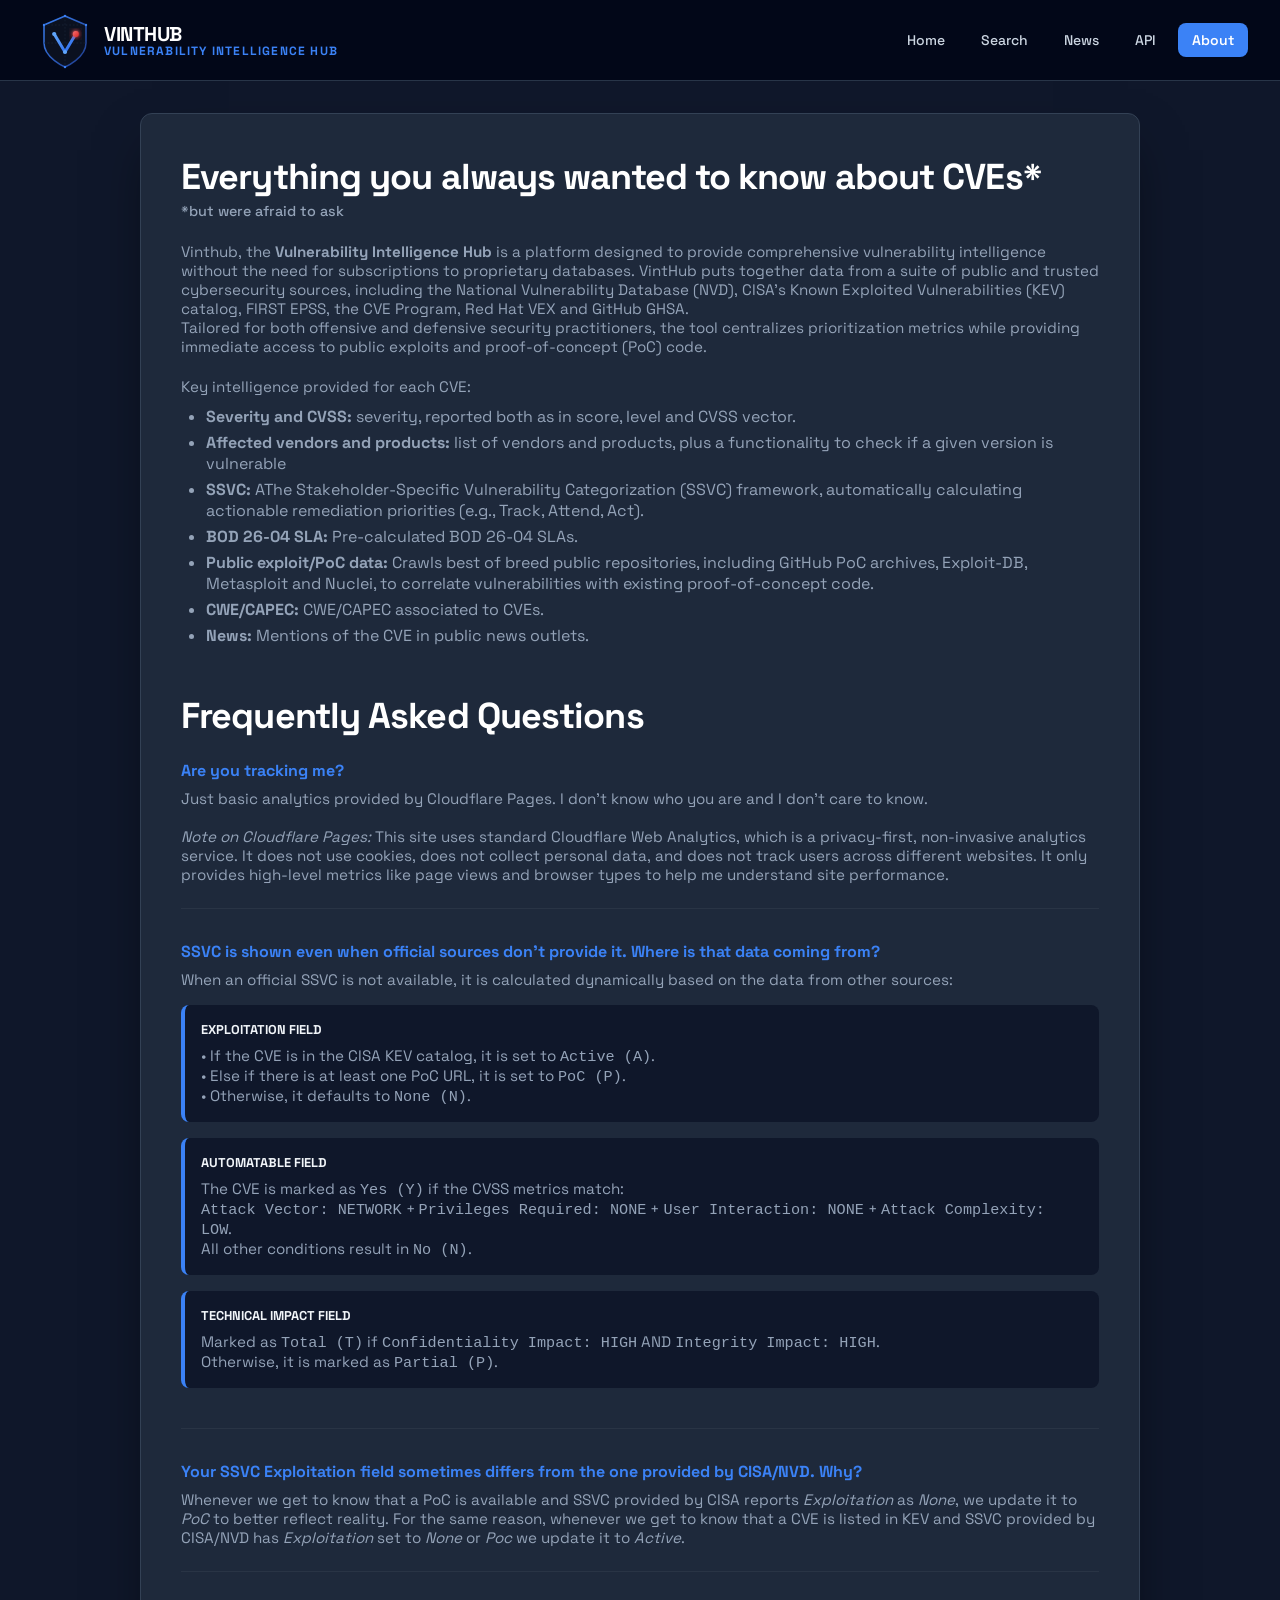
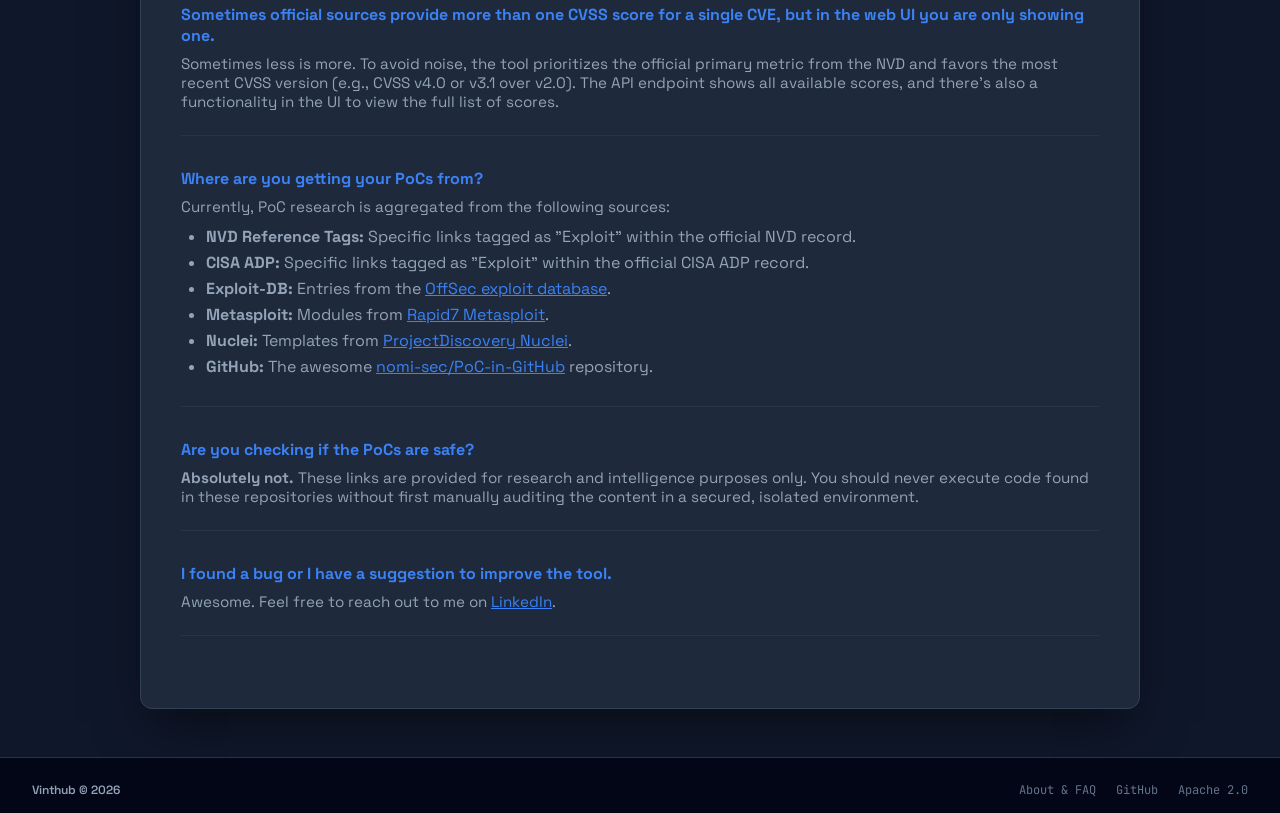
==== commit 6d3b01a0: "Update about.html" ====
--- a/about.html
+++ b/about.html
@@ -21,19 +21,21 @@
         <section id="description">
             <h2 class="section-title">Everything you always wanted to know about CVEs* </h2><span class="subtitle"> *but were afraid to ask</span><br><br>
             <p class="faq-answer">
-                Vinthub, the <strong>Vulnerability Intelligence Hub</strong> is a lightweight, client-side analytical tool designed to provide comprehensive vulnerability intelligence without the need for costly subscriptions or proprietary databases. By leveraging a decentralized architecture, the tool orchestrates real-time data retrieval from a suite of public and official cybersecurity repositories, including the National Vulnerability Database (NVD), CISA's Known Exploited Vulnerabilities (KEV) catalog, FIRST EPSS, the CVE Program, Red Hat VEX and GitHub GHSA.
+                Vinthub, the <strong>Vulnerability Intelligence Hub</strong> is a platform designed to provide comprehensive vulnerability intelligence without the need for subscriptions to proprietary databases. VintHub puts together data from a suite of public and trusted cybersecurity sources, including the National Vulnerability Database (NVD), CISA's Known Exploited Vulnerabilities (KEV) catalog, FIRST EPSS, the CVE Program, Red Hat VEX and GitHub GHSA.
             </p>
             <p class="faq-answer">
                 Tailored for both offensive and defensive security practitioners, the tool centralizes prioritization metrics while providing immediate access to public exploits and proof-of-concept (PoC) code.
             </p><br>
 
-            <p class="faq-answer">Key Features:</p>
+            <p class="faq-answer">Key intelligence provided for each CVE:</p>
             <ul class="faq-ul">
-                <li class="faq-li"><strong>Free:</strong> No registration needed and no usage limits.</li>
-                <li class="faq-li"><strong>Open source:</strong> The tool's codebase is fully public and transparent.</li>
-                <li class="faq-li"><strong>Official data orchestration:</strong> Aggregates critical metrics such as CVSS scores, CWE/CAPEC mappings, EPSS (Exploit Prediction Scoring System) values, and CISA KEV (including ransomware) directly from authoritative sources.</li>
-                <li class="faq-li"><strong>Decision support integration:</strong> Adopts the Stakeholder-Specific Vulnerability Categorization (SSVC) framework, automatically calculating actionable remediation priorities (e.g., Track, Attend, Act).</li>
-                <li class="faq-li"><strong>Public exploit intelligence:</strong> Crawls best of breed public repositories, including GitHub PoC archives, Exploit-DB, Metasploit and Nuclei, to correlate vulnerabilities with existing proof-of-concept code.</li>
+                <li class="faq-li"><strong>Severity and CVSS:</strong> severity, reported both as in score, level and CVSS vector.</li>
+                <li class="faq-li"><strong>Affected vendors and products:</strong> list of vendors and products, plus a functionality to check if a given version is vulnerable</li>
+                <li class="faq-li"><strong>SSVC:</strong> AThe Stakeholder-Specific Vulnerability Categorization (SSVC) framework, automatically calculating actionable remediation priorities (e.g., Track, Attend, Act).</li>
+                <li class="faq-li"><strong>BOD 26-04 SLA:</strong> Pre-calculated BOD 26-04 SLAs.</li>
+                <li class="faq-li"><strong>Public exploit/PoC data:</strong> Crawls best of breed public repositories, including GitHub PoC archives, Exploit-DB, Metasploit and Nuclei, to correlate vulnerabilities with existing proof-of-concept code.</li>
+                <li class="faq-li"><strong>CWE/CAPEC:</strong> CWE/CAPEC associated to CVEs.</li>
+                <li class="faq-li"><strong>News:</strong> Mentions of the CVE in public news outlets.</li>
             </ul>
         </section>
         <br><br>
@@ -44,16 +46,9 @@
             <div class="faq-item">
                 <span class="faq-question">Are you tracking me?</span>
                 <p class="faq-answer">
-                    No, aside from basic analytics provided by Cloudflare Pages. I don't know who you are or which vulnerabilities you are looking for, and I don't care to know. 
+                    Just basic analytics provided by Cloudflare Pages. I don't know who you are and I don't care to know.
                     <br><br>
                     <em>Note on Cloudflare Pages:</em> This site uses standard Cloudflare Web Analytics, which is a privacy-first, non-invasive analytics service. It does not use cookies, does not collect personal data, and does not track users across different websites. It only provides high-level metrics like page views and browser types to help me understand site performance.
-                </p>
-            </div>
-
-            <div class="faq-item">
-                <span class="faq-question">SSVC is a decision tree, why are you reaching a decision without asking me for any information?</span>
-                <p class="faq-answer">
-                    The SSVC decision is automatically calculated in <strong>"paranoid mode."</strong> For the purpose of providing immediate, actionable intelligence, the tool assumes the "Mission & Wellbeing Impact" is always <strong>High</strong>. This ensures that the suggested priority (Track, Attend, Act) leans toward safety and urgency.
                 </p>
             </div>
 
@@ -91,41 +86,16 @@
             </div>
 
             <div class="faq-item">
-                <span class="faq-question">Your SSVC Exploitation field sometimes differs from the one provided by CISA. Why?</span>
+                <span class="faq-question">Your SSVC Exploitation field sometimes differs from the one provided by CISA/NVD. Why?</span>
                 <p class="faq-answer">
-                    Whenever we get to know that a PoC is available and SSVC provided by CISA reports <i>Exploitation</i> as <i>None</i>, we update it to <i>PoC</i> to better reflect reality. For the same reason, whenever we get to know that a CVE is listed in KEV and SSVC provided by CISA has <i>Exploitation</i> set to <i>None</i> or <i>Poc</i> we update it to <i>Active</i>.
+                    Whenever we get to know that a PoC is available and SSVC provided by CISA reports <i>Exploitation</i> as <i>None</i>, we update it to <i>PoC</i> to better reflect reality. For the same reason, whenever we get to know that a CVE is listed in KEV and SSVC provided by CISA/NVD has <i>Exploitation</i> set to <i>None</i> or <i>Poc</i> we update it to <i>Active</i>.
                 </p>
             </div>
 
             <div class="faq-item">
-                <span class="faq-question">SSVC doesn't officially have a vector; did you make that up?</span>
+                <span class="faq-question">Sometimes official sources provide more than one CVSS score for a single CVE, but in the web UI you are only showing one.</span>
                 <p class="faq-answer">
-                    Yes and no. It doesn't have an official vector string format (which is a pity), so I created one for this tool. However, it is built using official short keys derived from the <a href="https://github.com/CERTCC/SSVC/blob/main/docs/ssvc-calc/CISA-Coordinator.json" target="_blank" style="color:var(--accent)">CISA Coordinator</a>.
-                </p>
-            </div>
-
-            <div class="faq-item">
-                <span class="faq-question">I don't trust you, I want to run it on my own infrastructure.</span>
-                <p class="faq-answer">
-                    That's understandable. The platform is open source. You can clone the UI from <a href="https://github.com/lucacapacci/Vulnerability-Intelligence-Hub/" target="_blank" style="color:var(--accent)">GitHub</a> and host it yourself. You can also clone data sources from these repos: 
-                    <ul class="faq-ul">
-                        <li class="faq-li"><a href="https://github.com/lucacapacci/cisa_kev" target="_blank" style="color:var(--accent)">CISA KEV</a></li>
-                        <li class="faq-li"><a href="https://github.com/lucacapacci/epss" target="_blank" style="color:var(--accent)">FIRST EPSS</a></li>
-                        <li class="faq-li"><a href="https://github.com/lucacapacci/nvd" target="_blank" style="color:var(--accent)">NIST NVD</a></li>
-                        <li class="faq-li"><a href="https://github.com/lucacapacci/PoC-in-GitHub" target="_blank" style="color:var(--accent)">PoC in GitHub</a></li>
-                        <li class="faq-li"><a href="https://github.com/lucacapacci/pocs" target="_blank" style="color:var(--accent)">Exploit DB, Metasploit modules, Nuclei templates</a></li>
-                        <li class="faq-li"><a href="https://github.com/lucacapacci/cvelistV5" target="_blank" style="color:var(--accent)">CVE List</a></li>
-                        <li class="faq-li"><a href="https://github.com/lucacapacci/redhat_vex_feed" target="_blank" style="color:var(--accent)">Red Hat VEX</a></li>
-                        <li class="faq-li"><a href="https://github.com/lucacapacci/ghsa_cve" target="_blank" style="color:var(--accent)">GitHub GHSA</a></li>
-                        <li class="faq-li"><a href="https://github.com/lucacapacci/cve_news" target="_blank" style="color:var(--accent)">News</a></li>
-                    </ul>
-                </p>
-            </div>
-
-            <div class="faq-item">
-                <span class="faq-question">Sometimes official sources provide more than one CVSS score for a single CVE, but you are only showing one.</span>
-                <p class="faq-answer">
-                    Sometimes less is more. To avoid noise, the tool prioritizes the official primary metric from the NVD and favors the most recent CVSS version (e.g., CVSS v4.0 or v3.1 over v2.0).
+                    Sometimes less is more. To avoid noise, the tool prioritizes the official primary metric from the NVD and favors the most recent CVSS version (e.g., CVSS v4.0 or v3.1 over v2.0). The API endpoint shows all available scores, and there's also a functionality in the UI to view the full list of scores.
                 </p>
             </div>
 
@@ -152,23 +122,9 @@
             </div>
 
             <div class="faq-item">
-                <span class="faq-question">Neat UI, but I don't give a s**t about it. I want APIs.</span>
-                <p class="faq-answer">
-                     Technically, this tool has no backend, which means there are no APIs to call. However, feel free to build any custom script that directly queries our data sources, with no usage limits.
-                </p>
-            </div>
-
-            <div class="faq-item">
-                <span class="faq-question">What is the license?</span>
-                <p class="faq-answer">
-                    <strong>Apache 2.0.</strong> In short: you can use, modify, and distribute this for personal or commercial purposes. You don't owe me anything, but you must include the original copyright notice and license text. No warranties provided—if it breaks, you own both parts. You can bore youself with the full license <a href="https://github.com/lucacapacci/Vulnerability-Intelligence-Hub/blob/main/LICENSE" target="_blank" style="color:var(--accent)">here</a>.
-                </p>
-            </div>
-
-            <div class="faq-item">
                 <span class="faq-question">I found a bug or I have a suggestion to improve the tool.</span>
                 <p class="faq-answer">
-                    Awesome. Feel free to file an issue on <a href="https://github.com/lucacapacci/Vulnerability-Intelligence-Hub/issues" target="_blank" style="color:var(--accent)">GitHub</a> or reach out to me on <a href="https://www.linkedin.com/in/lucacapacci/" target="_blank" style="color:var(--accent)">LinkedIn</a>.
+                    Awesome. Feel free to reach out to me on <a href="https://www.linkedin.com/in/lucacapacci/" target="_blank" style="color:var(--accent)">LinkedIn</a>.
                 </p>
             </div>
 
@@ -182,4 +138,4 @@
 <!-- External Script -->
 <script src="script.js"></script>
 </body>
-</html>+</html>
--- a/style.css
+++ b/style.css
@@ -14,7 +14,7 @@
     --brand-high: #dc2626;
     --brand-medium: #f97316;
     --brand-low: #eab308;
-    --brand-none: #38bdf8;
+    --brand-none: #7a7e80;
     
     --accent: var(--brand-accent);
     --text-muted: #94a3b8;
@@ -129,6 +129,21 @@
     margin-top: -0.25rem;
 }
 
+#dashboard {
+    width: 100%;
+    max-width: 1400px;
+    margin: 2rem auto;
+    padding: 0 2rem;
+    box-sizing: border-box;
+}
+
+.day-summary-box {
+    width: 100% !important;
+    min-width: 0;
+    max-width: 100%;
+    box-sizing: border-box;
+}
+
 nav.main-nav {
     display: flex;
     align-items: center;
@@ -147,6 +162,7 @@
     color: #ffffff;
     background-color: rgba(51, 65, 85, 0.6);
 }
+
 .nav-link.active-nav {
     background-color: var(--brand-accent);
     color: #ffffff;
@@ -431,6 +447,10 @@
 .btn-link { background: var(--brand-purple); color: white; }
 .toolbar button:hover { filter: brightness(1.2); transform: translateY(-1px); }
 
+button.filter-pill {
+    font-family: inherit;
+}
+
 .btn-action { 
     font-size: 10px; 
     padding: 5px 8px; 
@@ -448,7 +468,7 @@
 .btn-nvd { background: #475569; color: white; }
 .btn-cve { background: #312e81; color: #c7d2fe; }
 .btn-kev-link { background: #7f1d1d; color: #fecaca; }
-.btn-action:hover { transform: translateY(-2px); box-shadow: 0 4px 6px rgba(0,0,0,0.3); }
+.btn-action:hover { transform: translateY(-1px); box-shadow: 0 4px 6px rgba(0,0,0,0.3); }
 
 .no-break { word-break: normal; overflow-wrap: normal; hyphens: none; }
 
@@ -487,6 +507,7 @@
 .sev-HIGH { background: var(--brand-high); color: #FFF; }
 .sev-MEDIUM { background: var(--brand-medium); color: #FFF; }
 .sev-LOW { background: var(--brand-low); }
+.sev-INFO { background: #60a5fa; color: #FFF; }
 .sev-N\/A, .sev-UNKNOWN, .sev-UNDEFINED { background: var(--brand-none); }
 
 .ssvc-T { background: var(--brand-low);}
@@ -989,12 +1010,16 @@
 .label { color: #94a3b8; font-size: 0.75rem; text-transform: uppercase; letter-spacing: 0.05em; margin-bottom: 0.5rem; display: block; font-weight: 700; }
 .value { font-size: 1.1rem; font-weight: 600; }
 .hero-id { font-size: 2.5rem; font-weight: 800; color: var(--brand-accent); margin: 0; }
+a.hero-id:hover {
+  color: #f1f5f9;
+}
+
 .badge-large { padding: 8px 16px; border-radius: 6px; font-weight: 800; font-size: 1rem; display: inline-block; margin-top: 10px; text-transform: uppercase; }
 
 .vector-box { background: #0f172a; padding: 12px; border-radius: 6px; font-family: 'JetBrains Mono', monospace; font-size: 0.85rem; color: #94a3b8; border: 1px solid var(--brand-border); word-break: break-all; margin-top: 10px; }
 
 .metrics-grid-cvss { display: grid; grid-template-columns: repeat(auto-fill, minmax(190px, 1fr)); gap: 10px; margin-top: 15px; }
-.metrics-grid { display: grid; grid-template-columns: repeat(auto-fill, minmax(80px, 1fr)); gap: 10px; margin-top: 15px; }
+.metrics-grid { display: grid; grid-template-columns: repeat(auto-fill, minmax(90px, 1fr)); gap: 10px; margin-top: 15px; }
 .metric-item { background: rgba(0,0,0,0.2); padding: 8px; border-radius: 4px; border-left: 3px solid var(--brand-accent); }
 .metric-label { font-size: 10px; color: #94a3b8; text-transform: uppercase; }
 .metric-val { font-size: 12px; font-weight: bold; }
@@ -1239,4 +1264,75 @@
     display: flex;
     flex-direction: column;
     gap: 1.5rem;
-}+}
+
+/* SSVC Branching Diagram inside span-1 card */
+.ssvc-diagram {
+    --ssvc-arrow-length: 24px;
+    --ssvc-vertical-gap: 8px;
+
+    position: relative;
+    display: flex;
+    align-items: center;
+    justify-content: space-between;
+    gap: var(--ssvc-arrow-length);
+    padding: 10px 8px;
+    margin-top: 10px;
+    background: rgba(15, 23, 42, 0.55);
+    border: 1px solid var(--brand-border);
+    border-radius: 6px;
+    overflow: hidden;
+}
+
+.ssvc-source {
+    font-size: 0.75rem;
+    font-weight: 700;
+    line-height: 1.25;
+    color: #f8fafc;
+    flex-shrink: 0;
+    z-index: 1;
+}
+
+.ssvc-targets {
+    display: flex;
+    flex-direction: column;
+    gap: var(--ssvc-vertical-gap);
+    flex-shrink: 0;
+    z-index: 1;
+}
+
+.ssvc-branch {
+    display: flex;
+    align-items: center;
+    justify-content: space-between;
+    gap: 6px;
+    min-width: 102px;
+}
+
+.ssvc-level {
+    font-size: 0.75rem;
+    font-weight: 600;
+    color: #e2e8f0;
+}
+
+.ssvc-decision-badge {
+    min-width: 52px;
+    text-align: center;
+}
+
+.ssvc-arrow-layer {
+    position: absolute;
+    inset: 0;
+    width: 100%;
+    height: 100%;
+    pointer-events: none;
+    overflow: visible;
+    color: #94a3b8;
+}
+
+.ssvc-arrow-path {
+    fill: none;
+    stroke: currentColor;
+    stroke-width: 1.5;
+    stroke-linecap: round;
+}
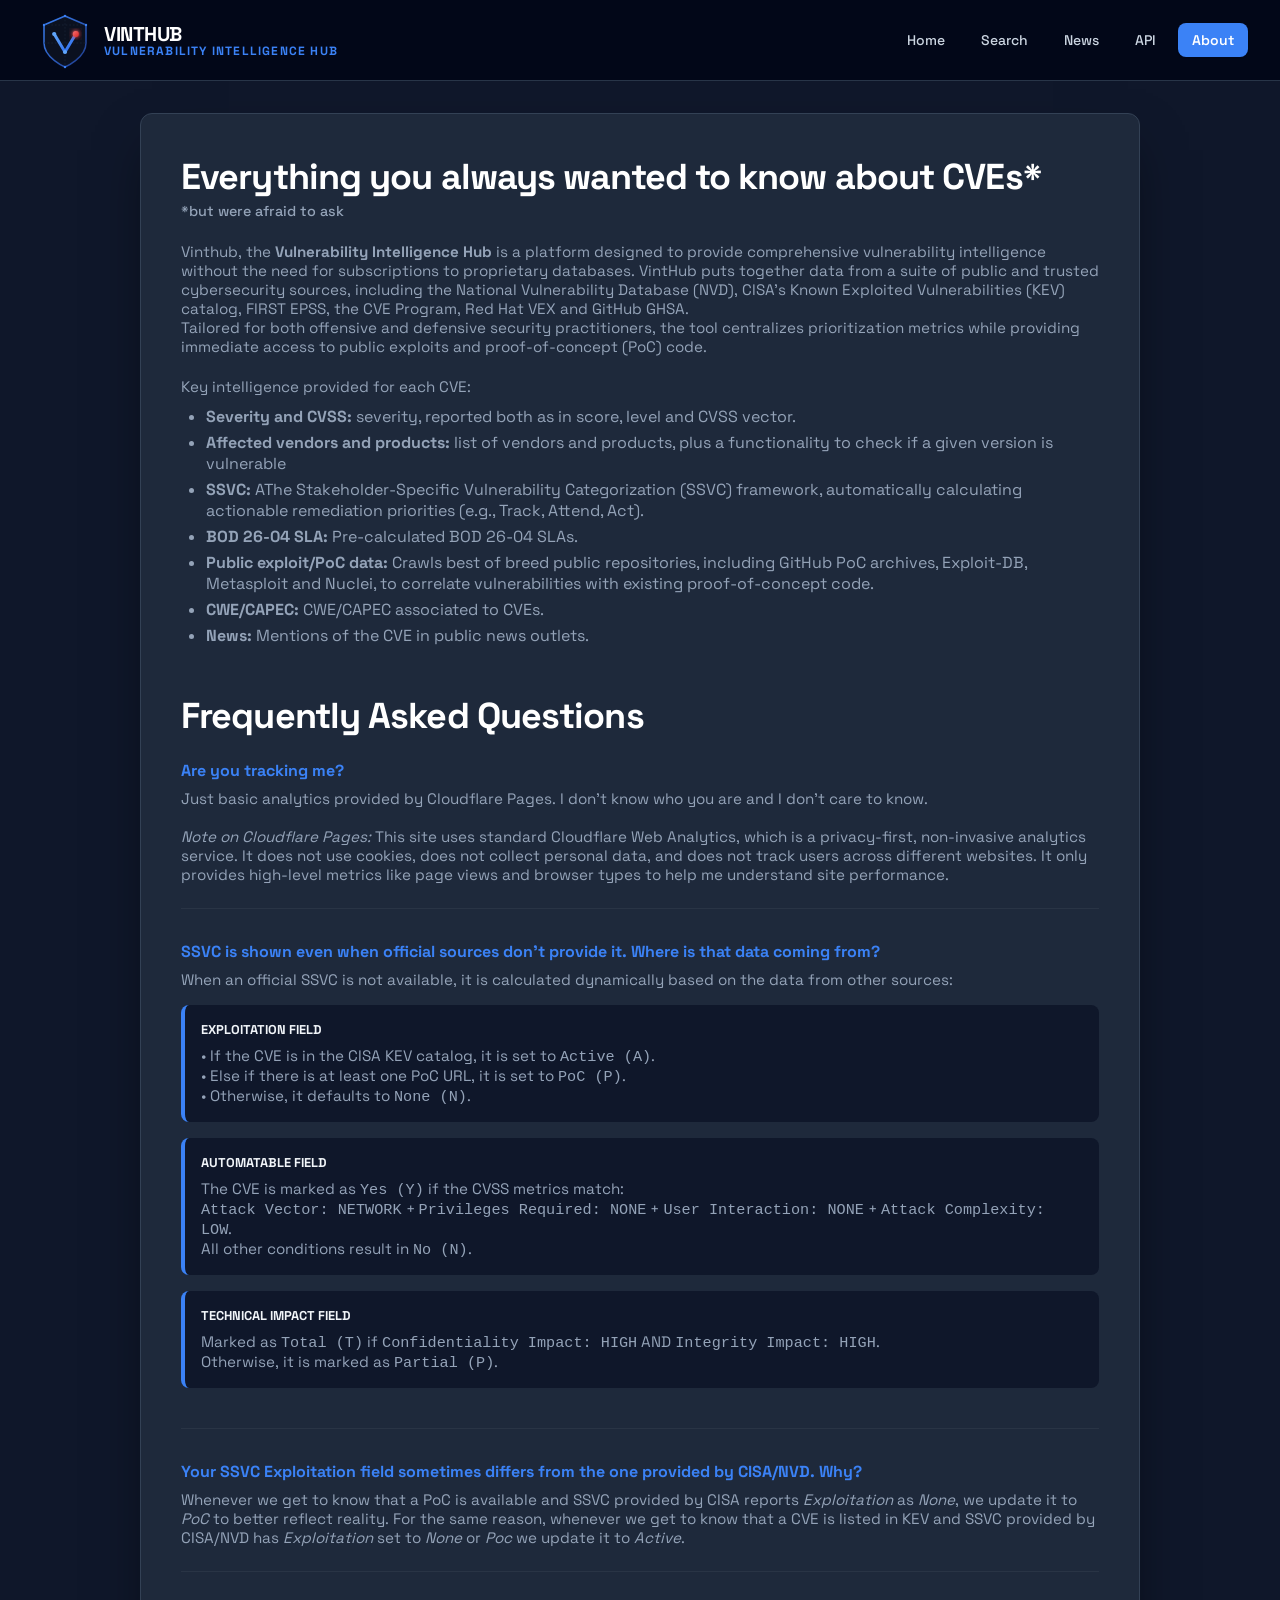
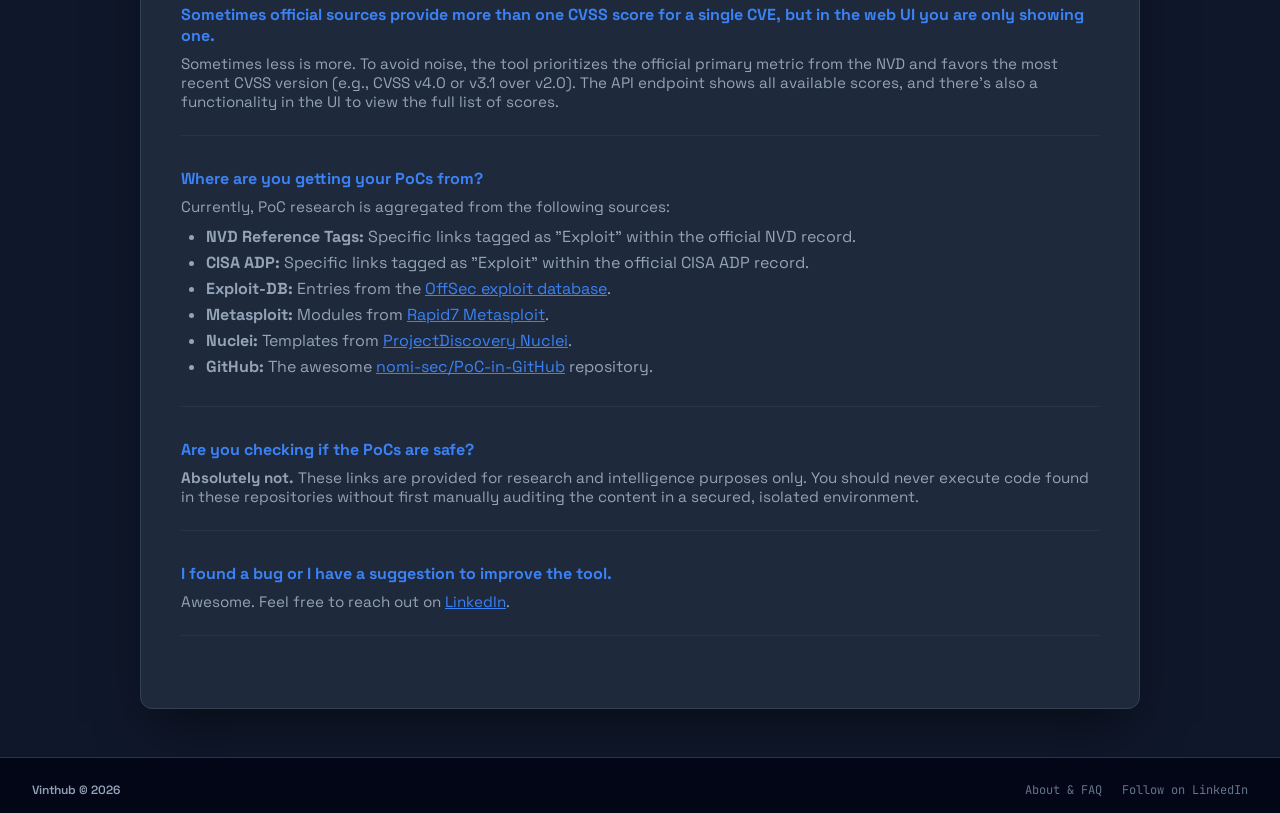
==== commit 47c31a03: "Update about.html" ====
--- a/about.html
+++ b/about.html
@@ -124,7 +124,7 @@
             <div class="faq-item">
                 <span class="faq-question">I found a bug or I have a suggestion to improve the tool.</span>
                 <p class="faq-answer">
-                    Awesome. Feel free to reach out to me on <a href="https://www.linkedin.com/in/lucacapacci/" target="_blank" style="color:var(--accent)">LinkedIn</a>.
+                    Awesome. Feel free to reach out on <a href="https://www.linkedin.com/company/vinthub/" target="_blank" style="color:var(--accent)">LinkedIn</a>.
                 </p>
             </div>
 
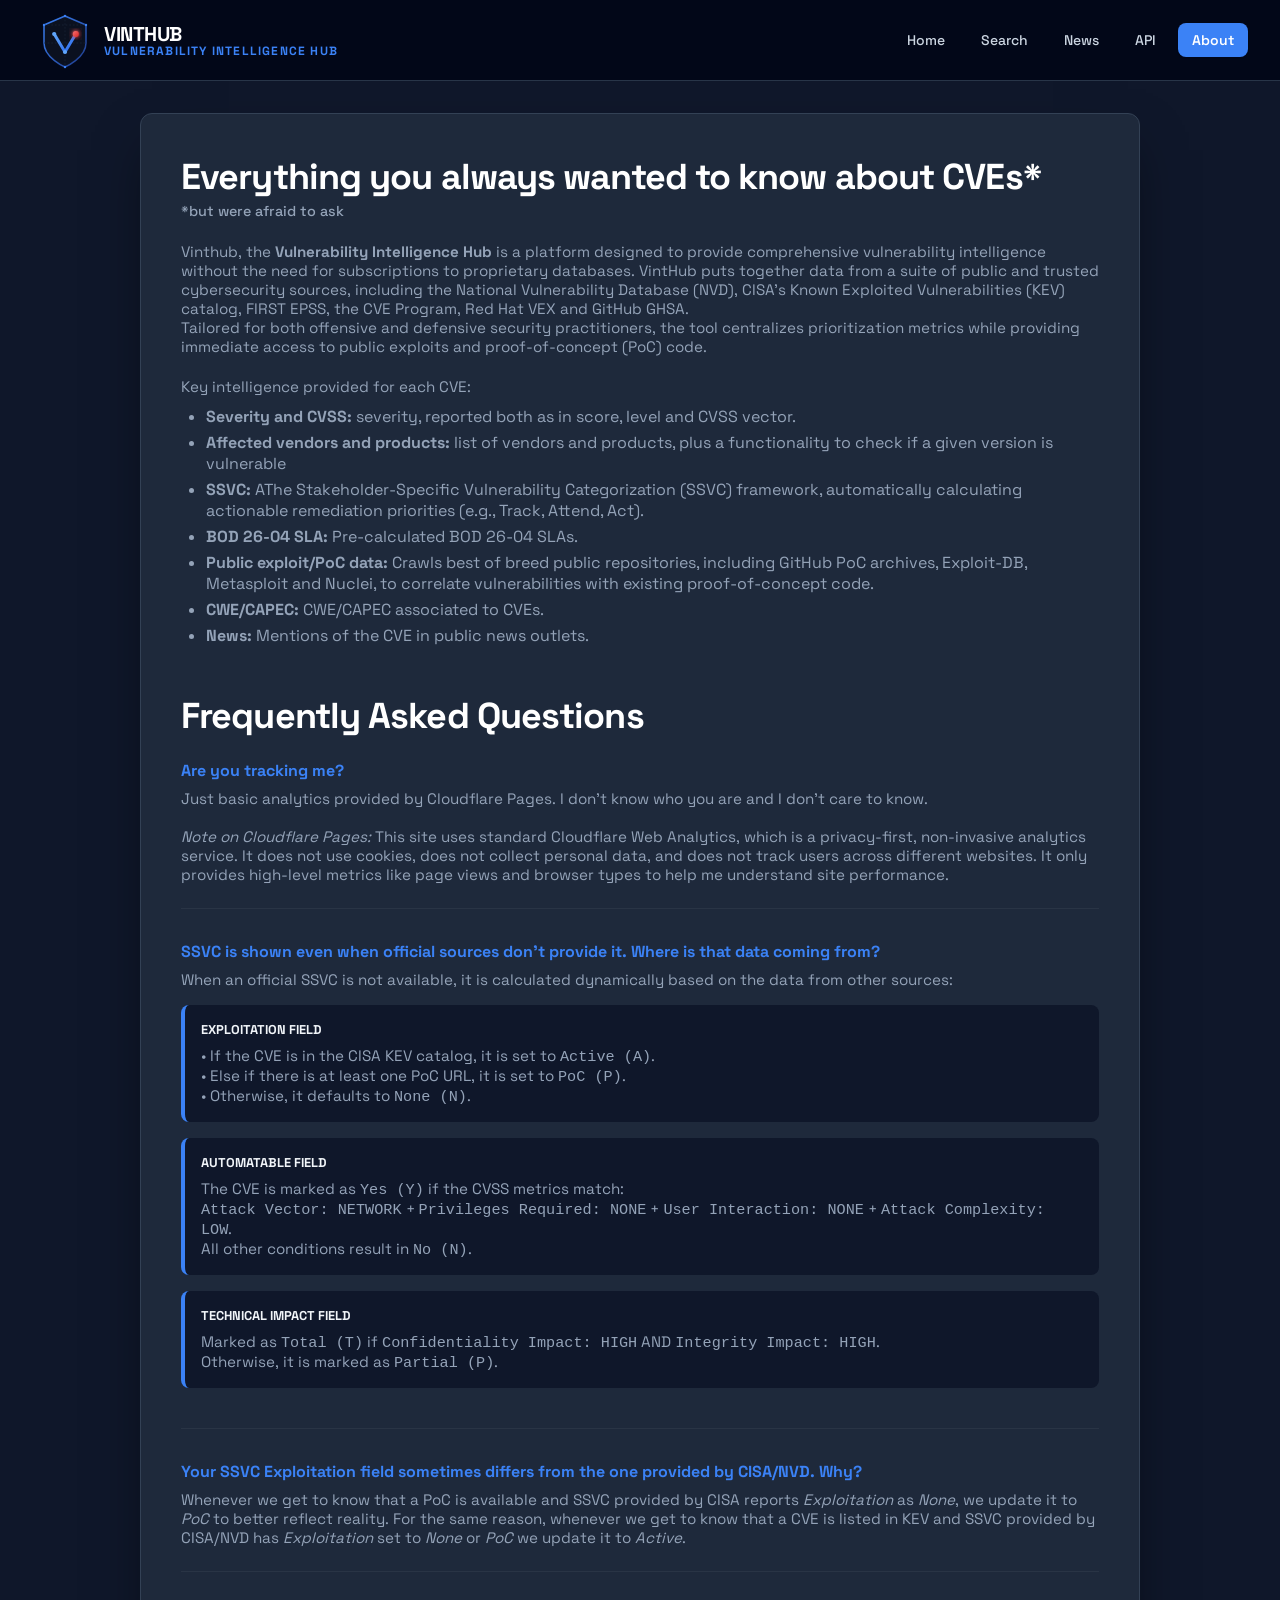
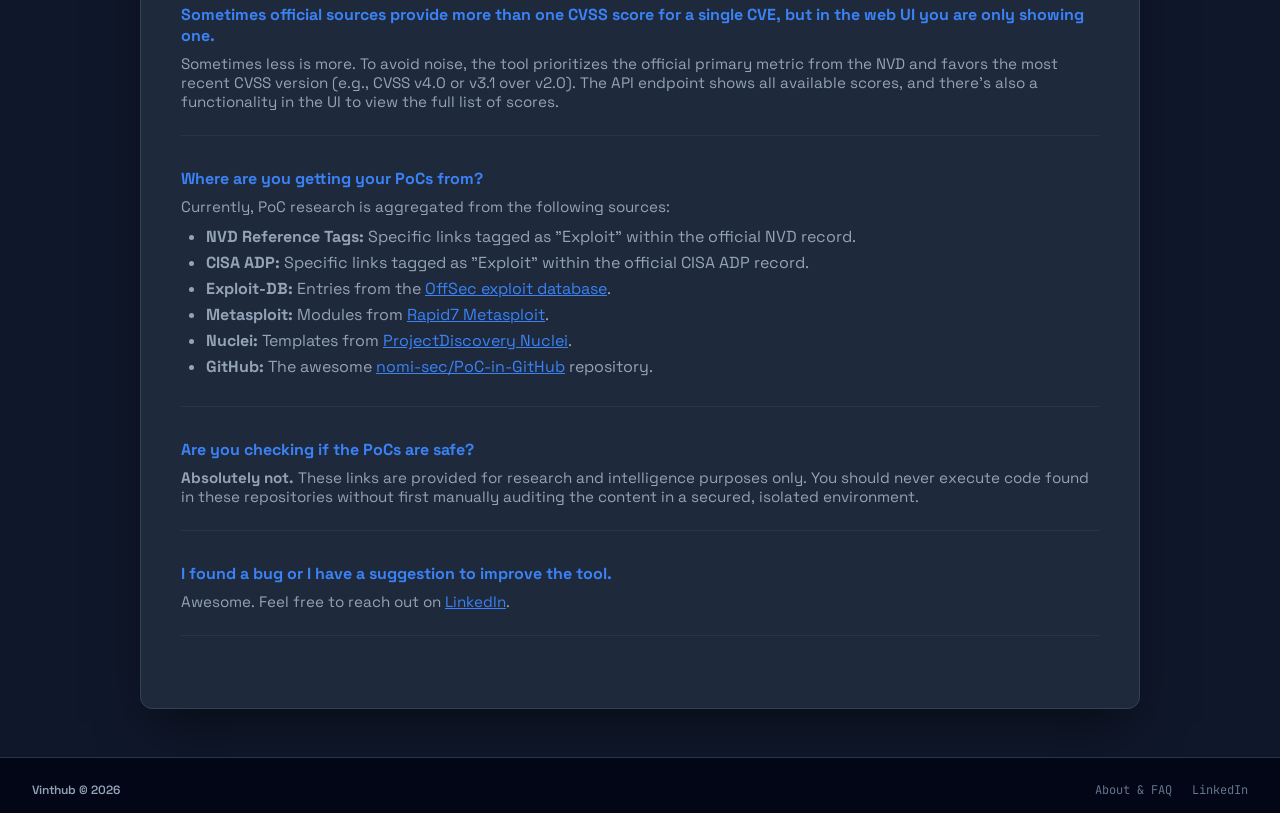
==== commit 990112b7: "Update about.html" ====
--- a/about.html
+++ b/about.html
@@ -88,7 +88,7 @@
             <div class="faq-item">
                 <span class="faq-question">Your SSVC Exploitation field sometimes differs from the one provided by CISA/NVD. Why?</span>
                 <p class="faq-answer">
-                    Whenever we get to know that a PoC is available and SSVC provided by CISA reports <i>Exploitation</i> as <i>None</i>, we update it to <i>PoC</i> to better reflect reality. For the same reason, whenever we get to know that a CVE is listed in KEV and SSVC provided by CISA/NVD has <i>Exploitation</i> set to <i>None</i> or <i>Poc</i> we update it to <i>Active</i>.
+                    Whenever we get to know that a PoC is available and SSVC provided by CISA reports <i>Exploitation</i> as <i>None</i>, we update it to <i>PoC</i> to better reflect reality. For the same reason, whenever we get to know that a CVE is listed in KEV and SSVC provided by CISA/NVD has <i>Exploitation</i> set to <i>None</i> or <i>PoC</i> we update it to <i>Active</i>.
                 </p>
             </div>
 
